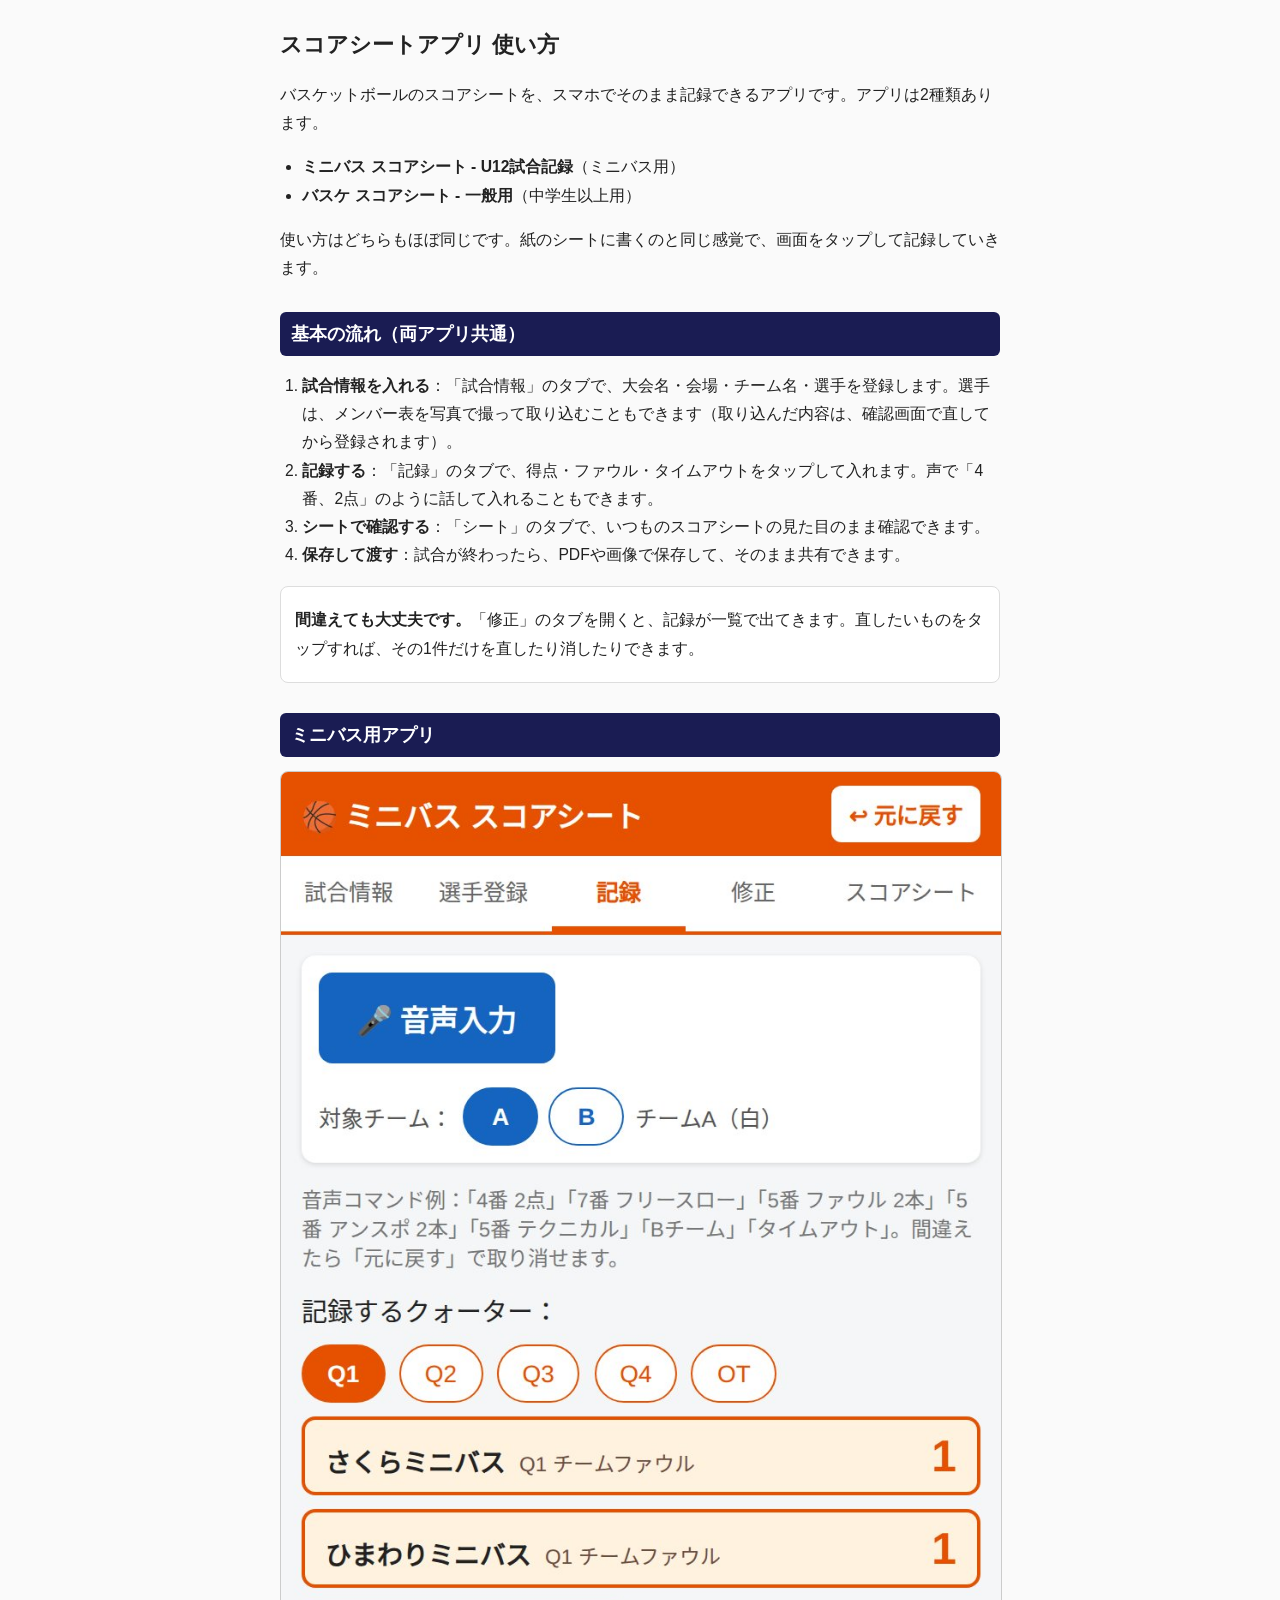
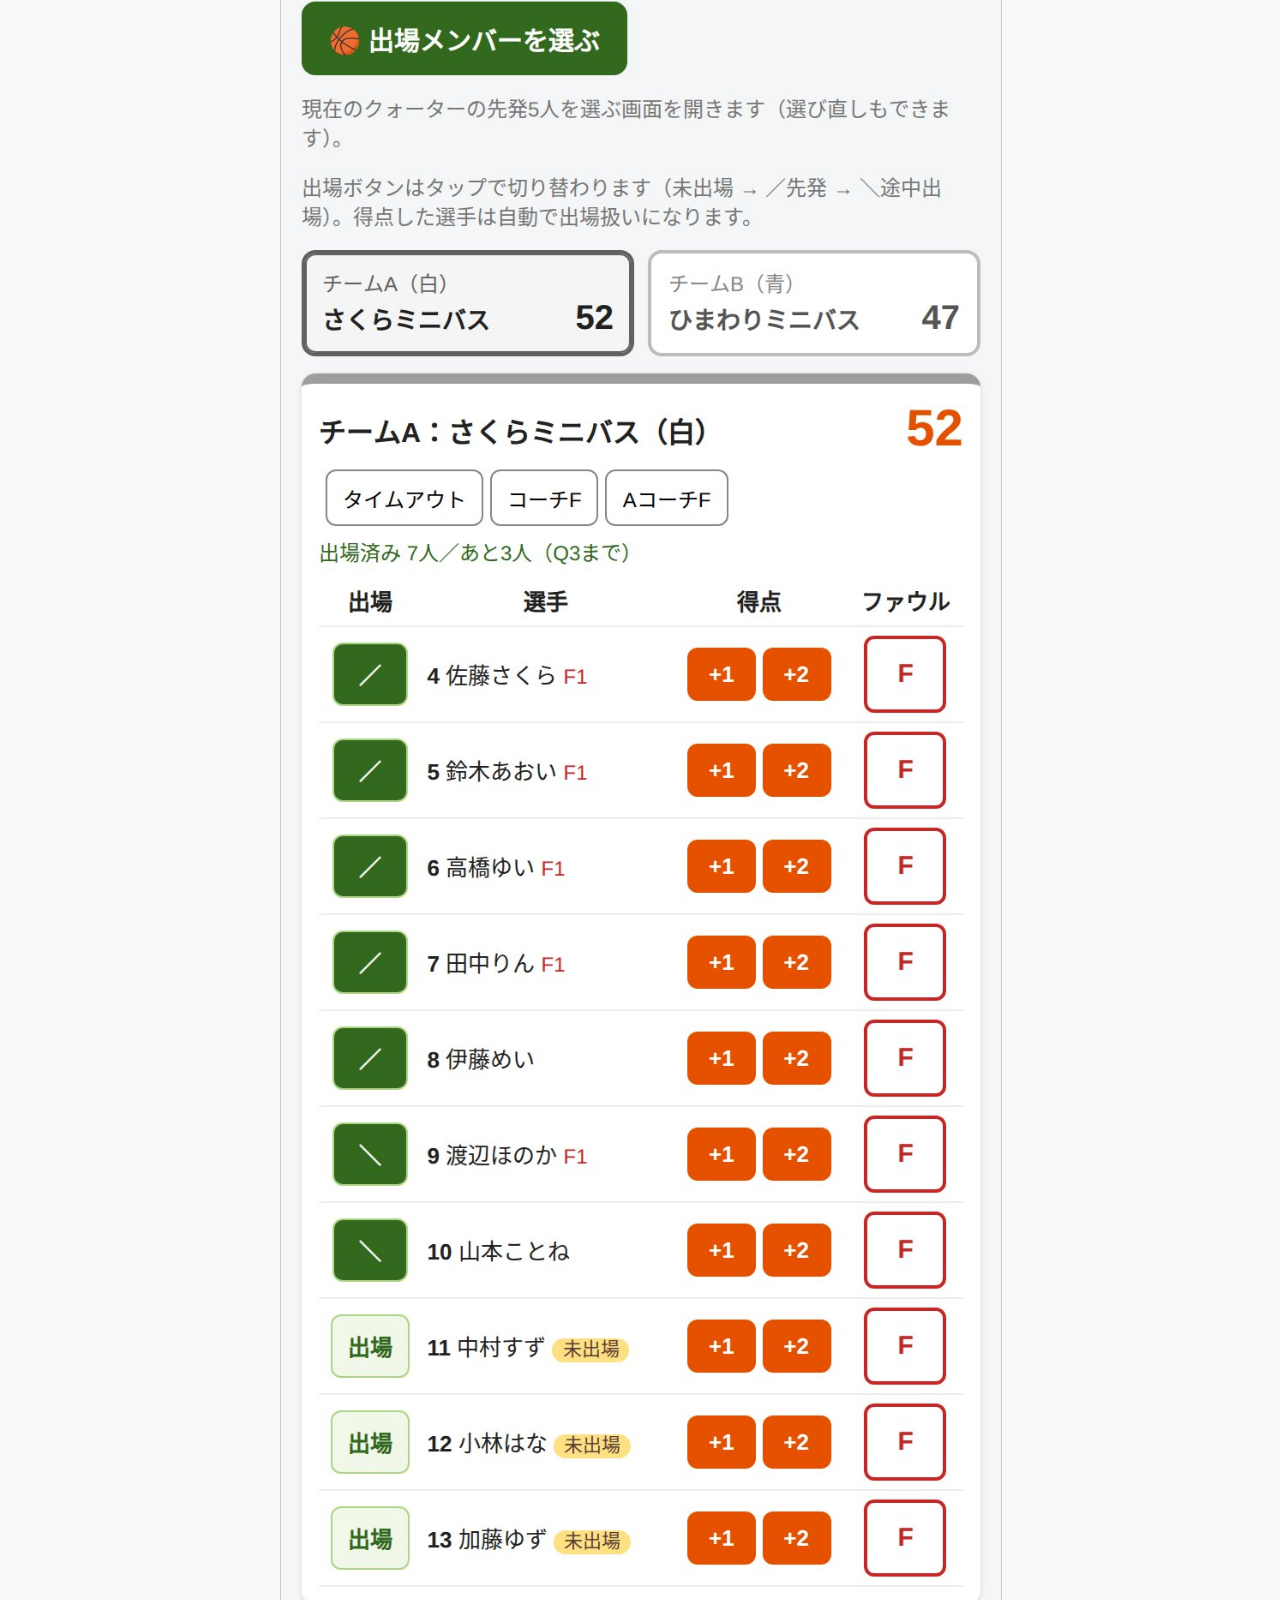
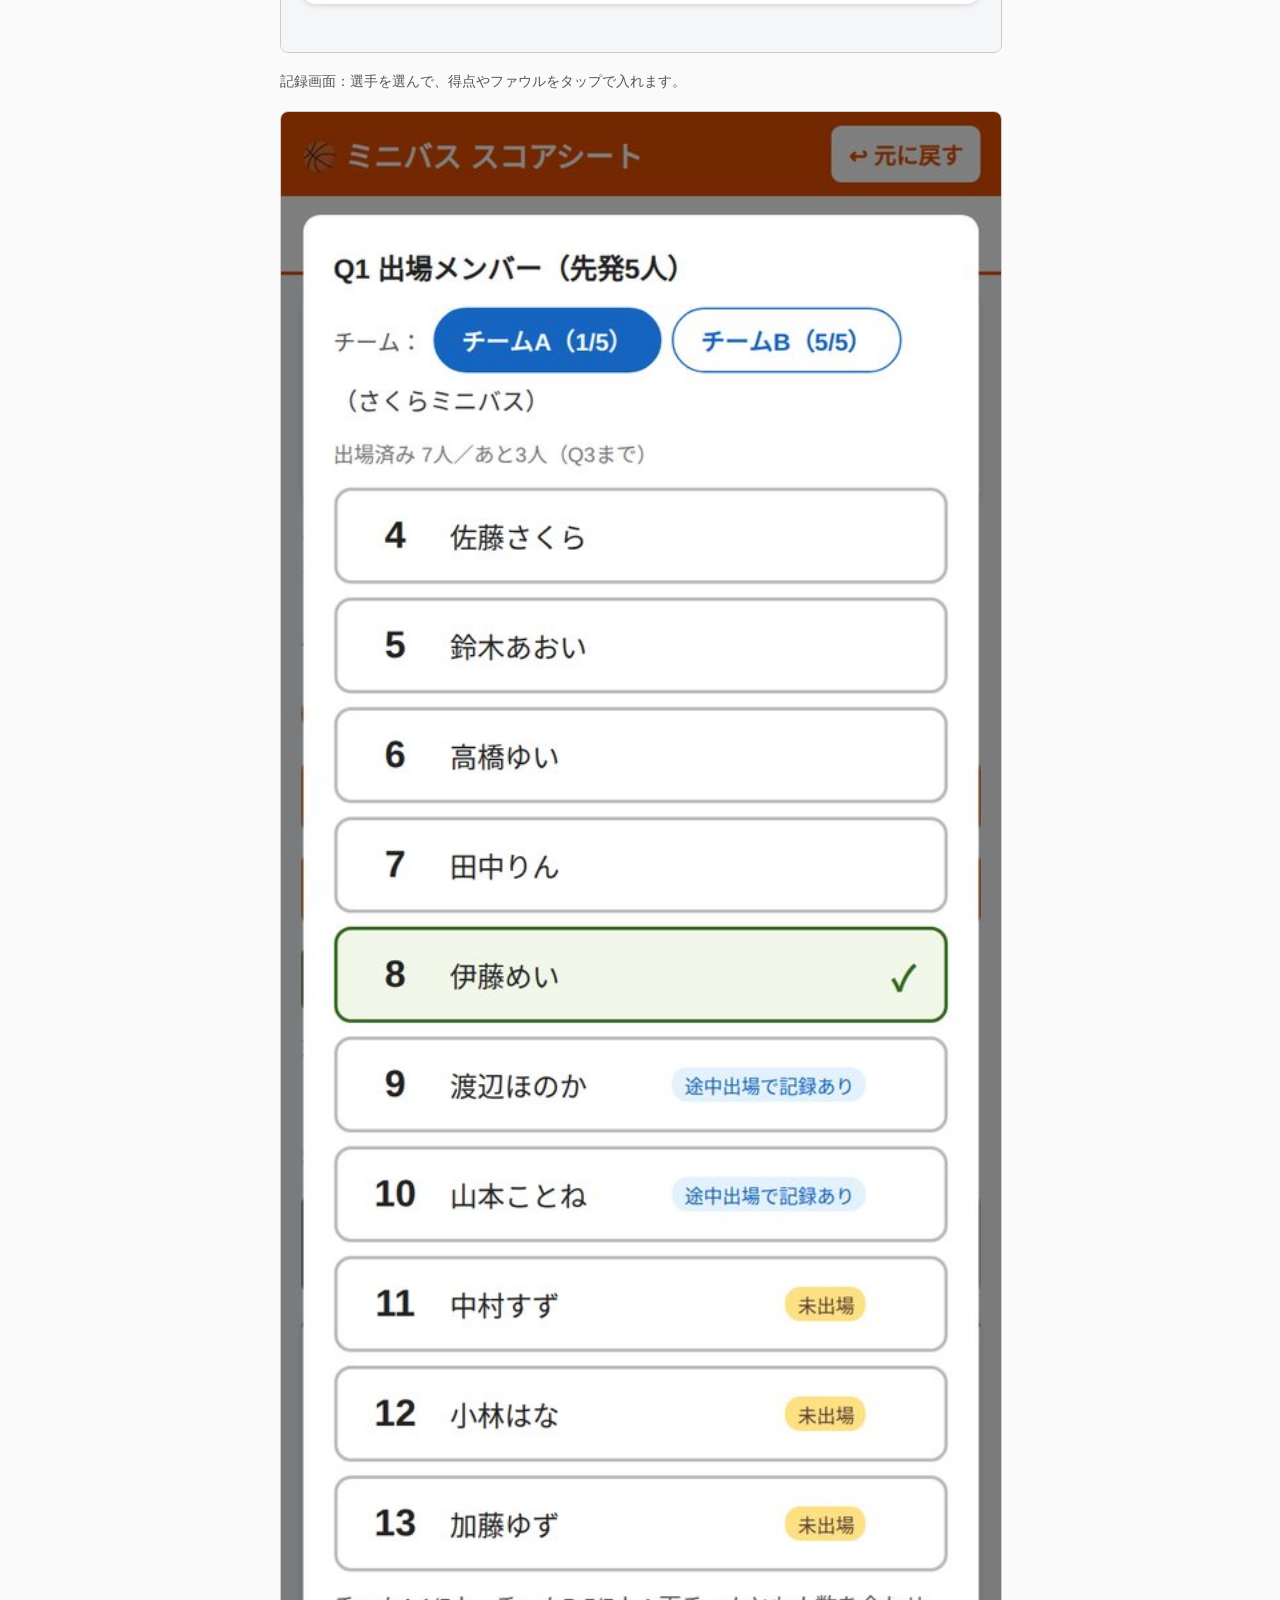
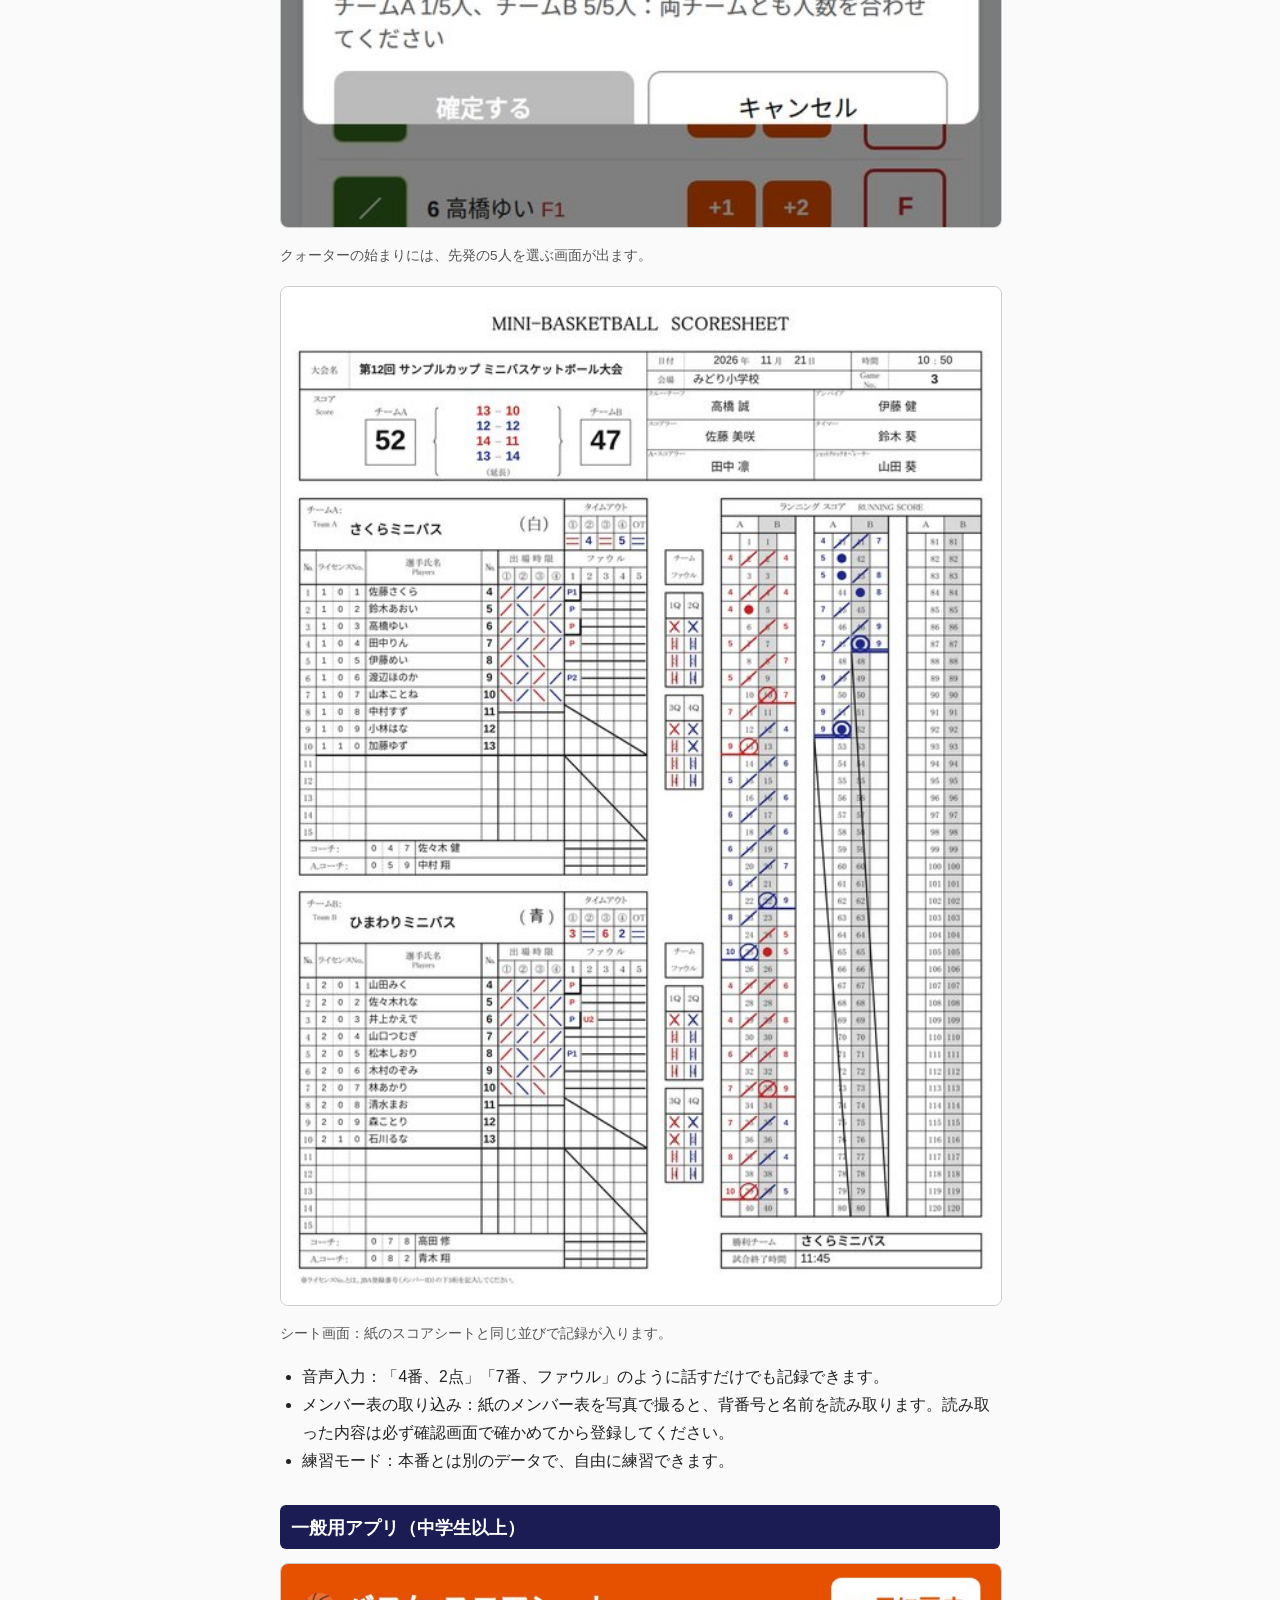
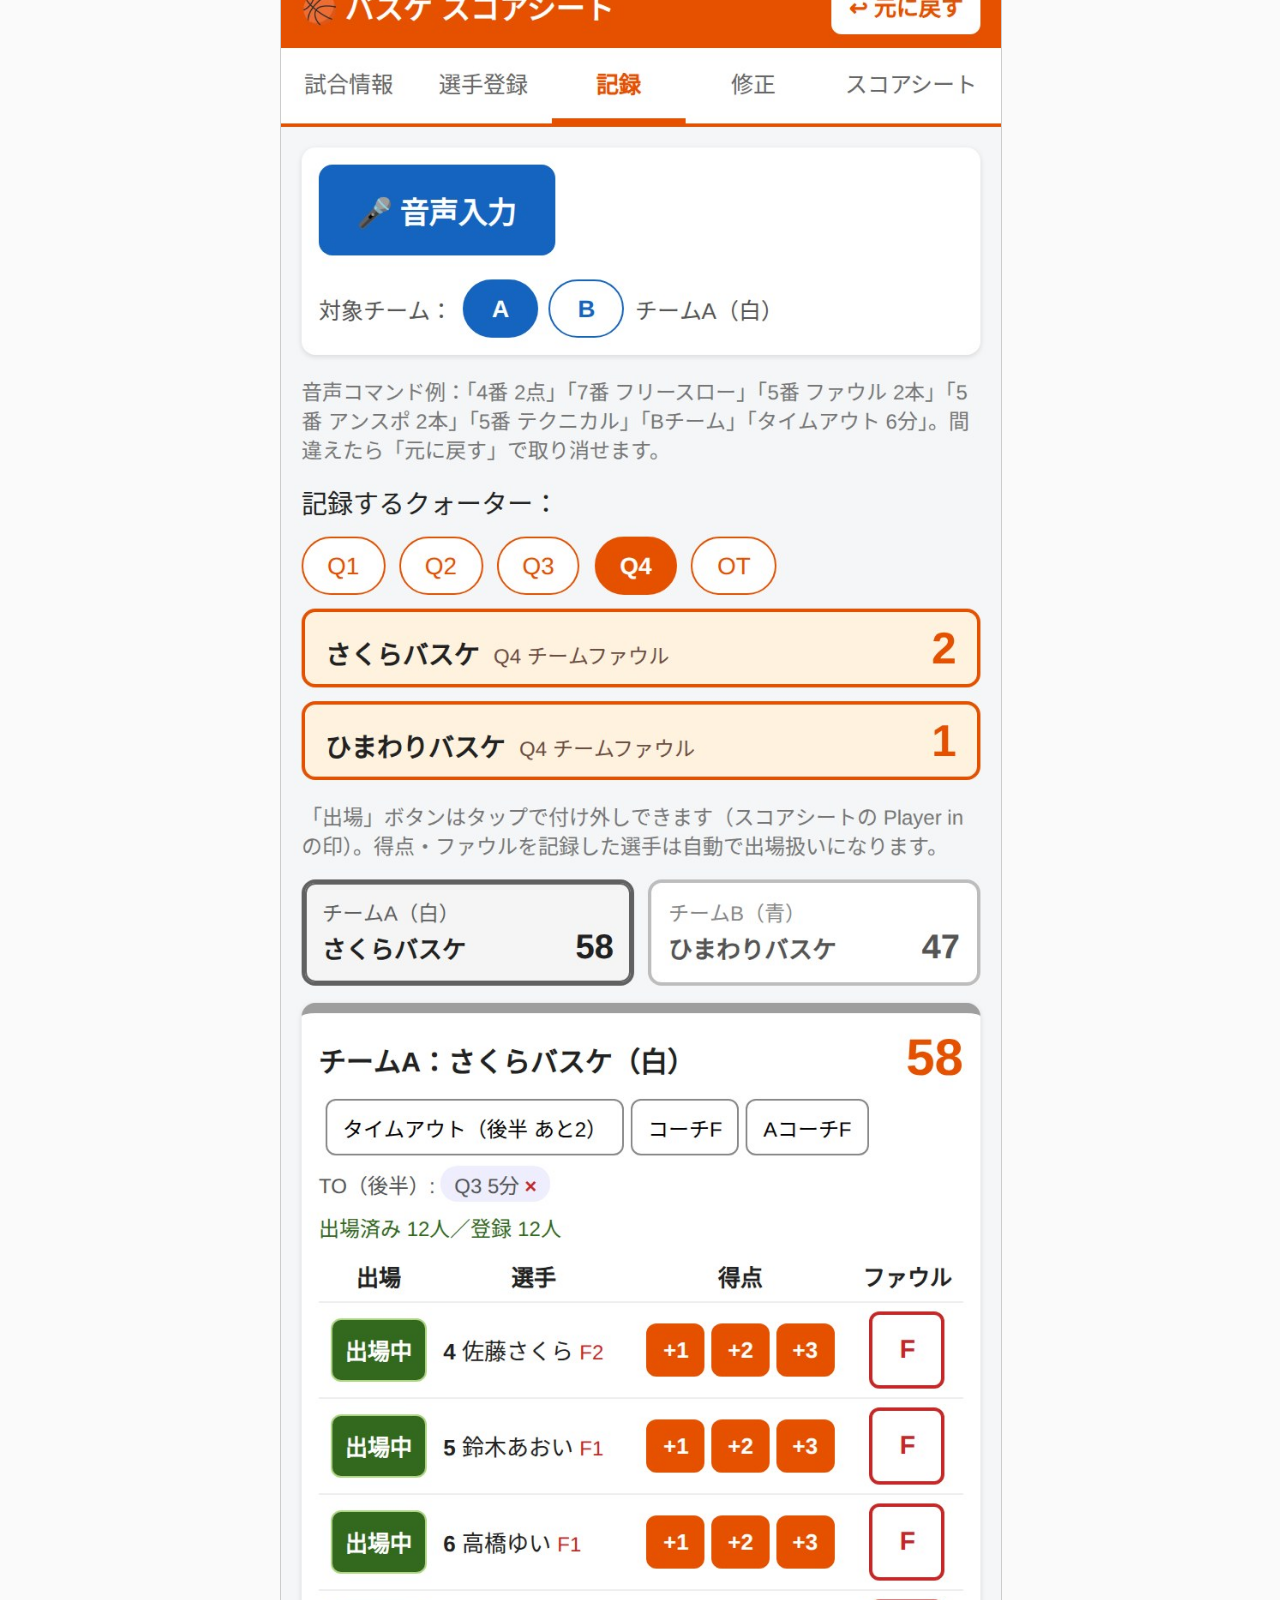
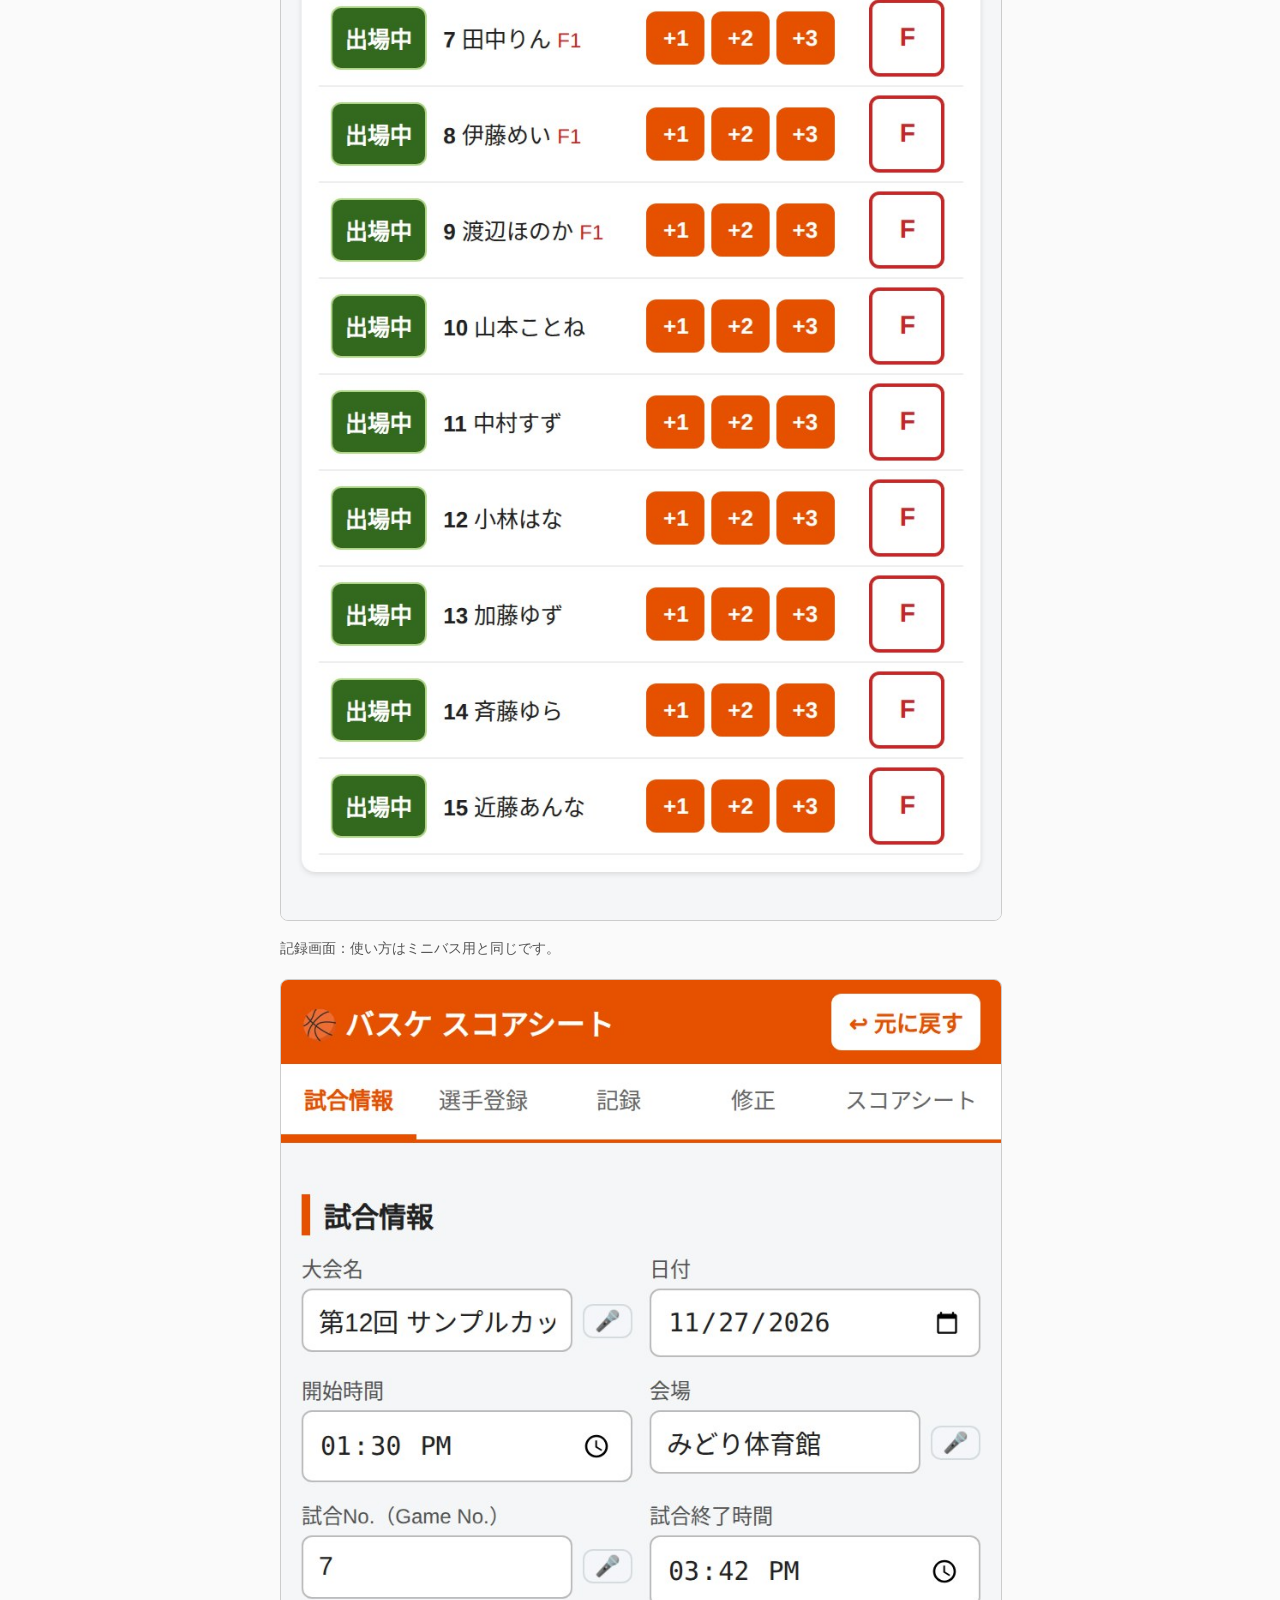
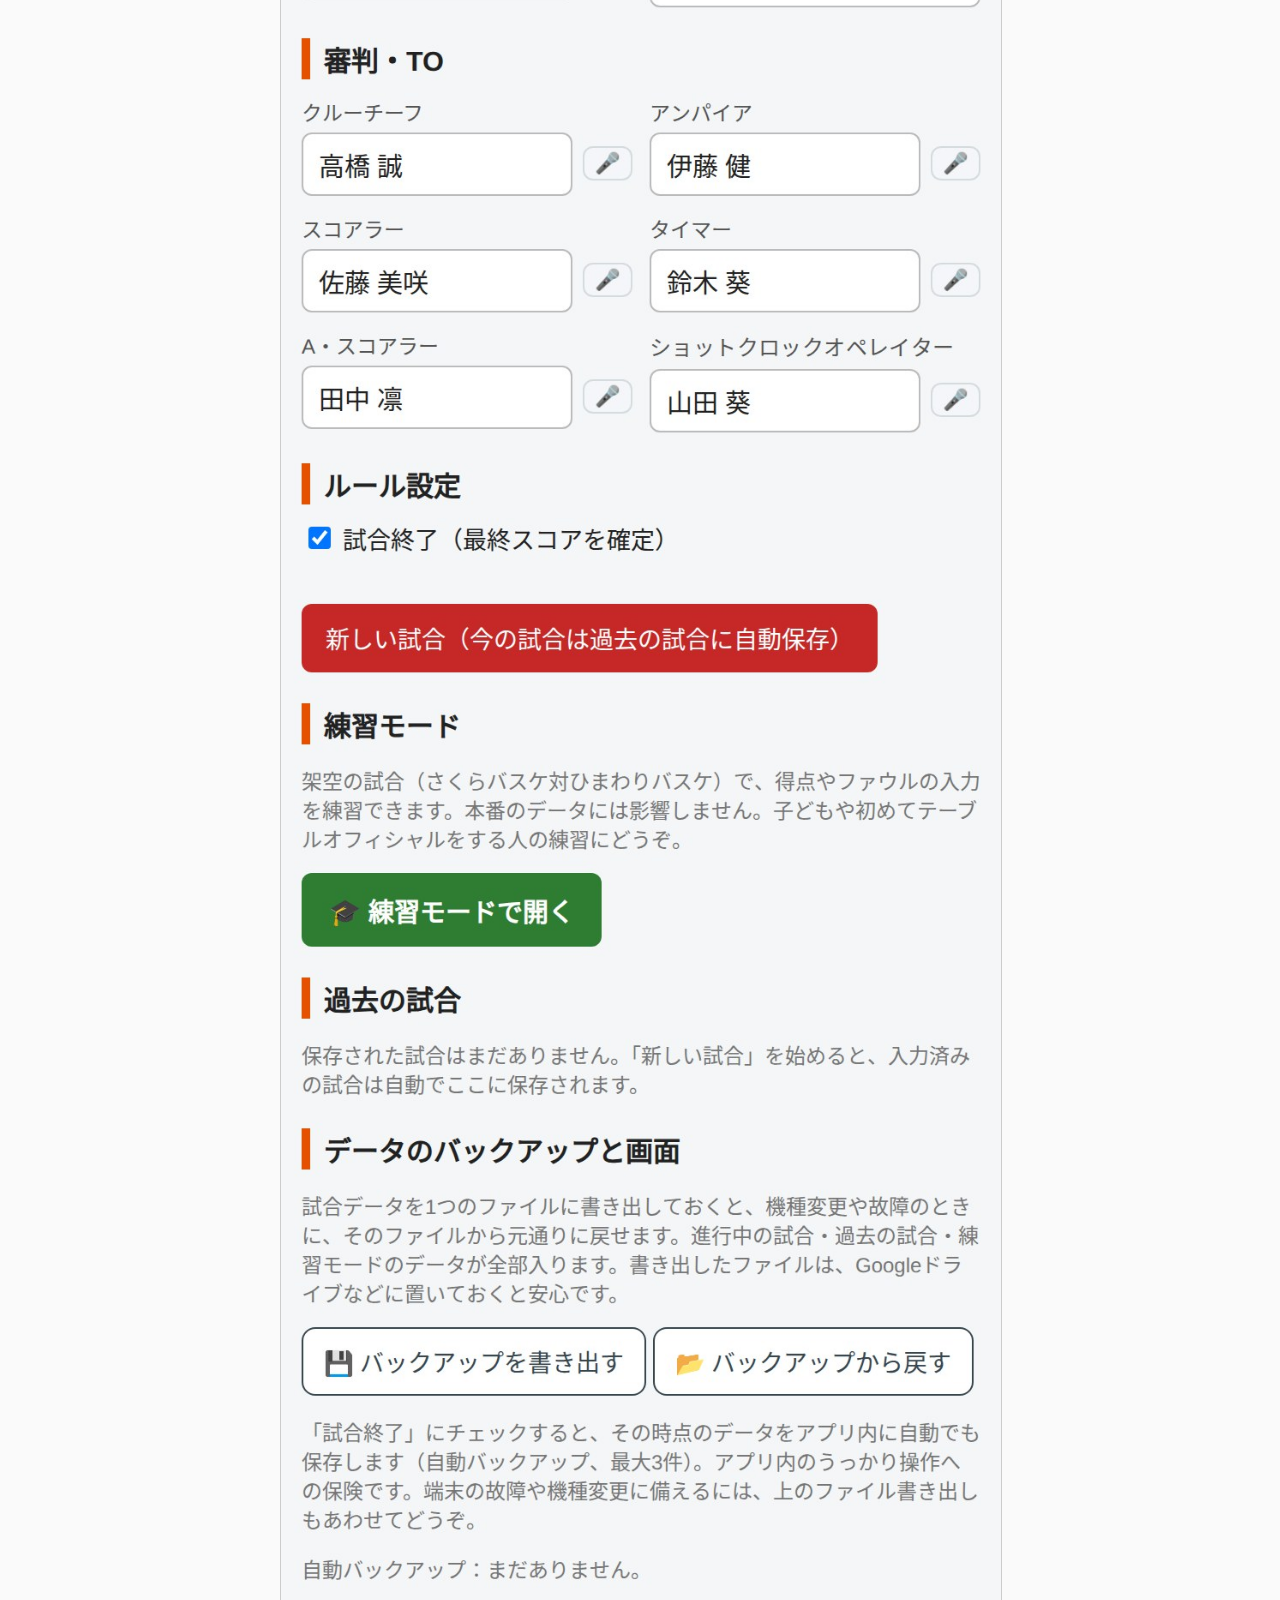
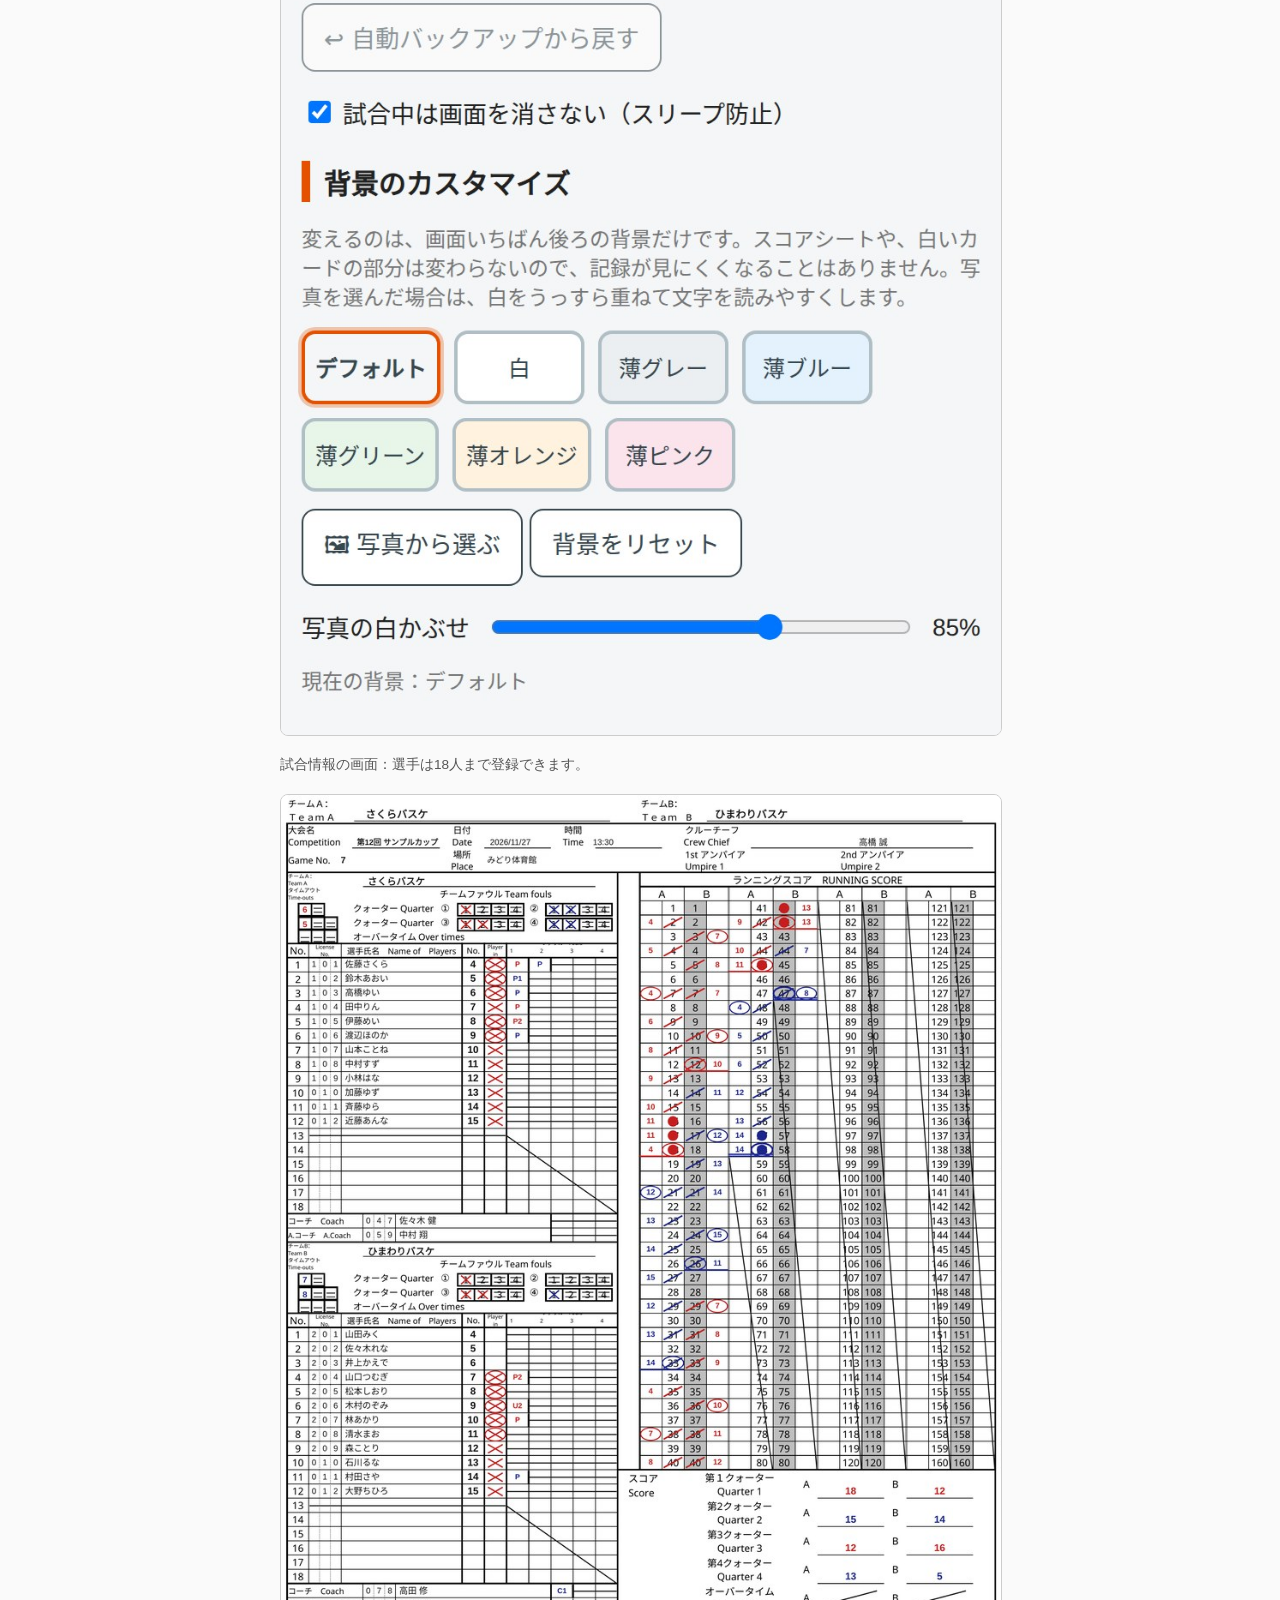
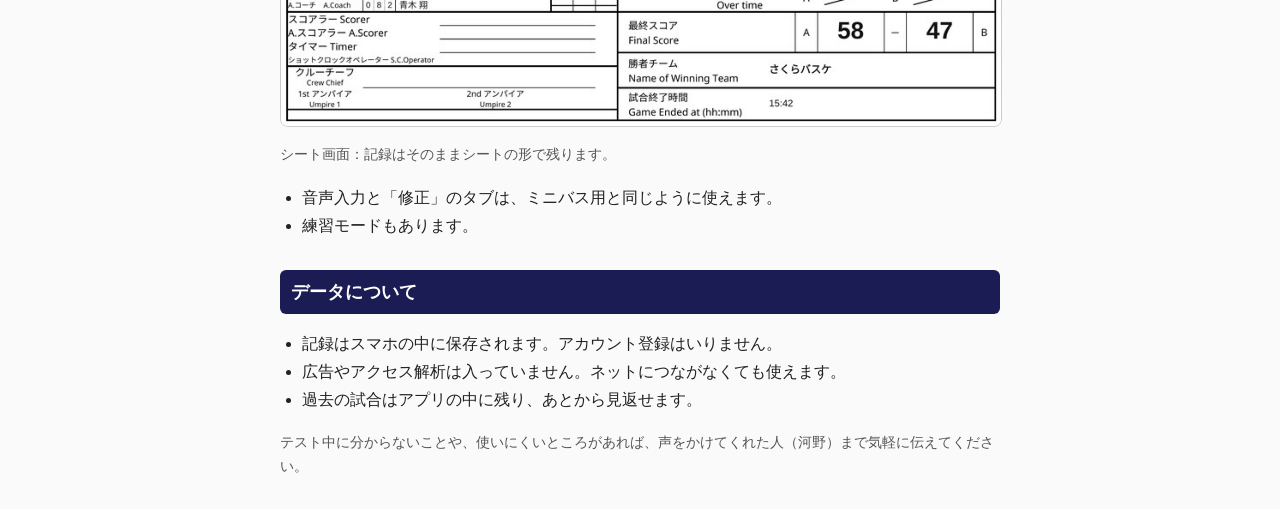
==== docs/help.html @ 7a843278 "使い方ページをdocsへ配置" ====
<!DOCTYPE html>
<html lang="ja">
<head>
<meta charset="utf-8">
<meta name="viewport" content="width=device-width, initial-scale=1">
<title>スコアシートアプリ 使い方</title>
<style>
  body { font-family: sans-serif; margin: 0; padding: 16px; line-height: 1.8; color: #222; background: #fafafa; }
  main { max-width: 720px; margin: 0 auto; }
  h1 { font-size: 1.4em; margin: 0.4em 0 0.2em; }
  h2 { font-size: 1.15em; margin: 1.6em 0 0.4em; padding: 0.3em 0.6em; background: #1a1c53; color: #fff; border-radius: 6px; }
  h3 { font-size: 1.05em; margin: 1.2em 0 0.3em; }
  p, li { font-size: 0.98em; }
  img.shot { width: 100%; height: auto; border: 1px solid #ccc; border-radius: 8px; margin: 0.4em 0; }
  .cap { font-size: 0.85em; color: #555; margin: 0 0 0.8em; }
  .box { background: #fff; border: 1px solid #ddd; border-radius: 8px; padding: 4px 14px; margin: 0.8em 0; }
  ol, ul { padding-left: 1.4em; }
  .small { font-size: 0.85em; color: #555; }
</style>
</head>
<body>
<main>
<h1>スコアシートアプリ 使い方</h1>
<p>バスケットボールのスコアシートを、スマホでそのまま記録できるアプリです。アプリは2種類あります。</p>
<ul>
  <li><strong>ミニバス スコアシート - U12試合記録</strong>（ミニバス用）</li>
  <li><strong>バスケ スコアシート - 一般用</strong>（中学生以上用）</li>
</ul>
<p>使い方はどちらもほぼ同じです。紙のシートに書くのと同じ感覚で、画面をタップして記録していきます。</p>

<h2>基本の流れ（両アプリ共通）</h2>
<ol>
  <li><strong>試合情報を入れる</strong>：「試合情報」のタブで、大会名・会場・チーム名・選手を登録します。選手は、メンバー表を写真で撮って取り込むこともできます（取り込んだ内容は、確認画面で直してから登録されます）。</li>
  <li><strong>記録する</strong>：「記録」のタブで、得点・ファウル・タイムアウトをタップして入れます。声で「4番、2点」のように話して入れることもできます。</li>
  <li><strong>シートで確認する</strong>：「シート」のタブで、いつものスコアシートの見た目のまま確認できます。</li>
  <li><strong>保存して渡す</strong>：試合が終わったら、PDFや画像で保存して、そのまま共有できます。</li>
</ol>
<div class="box">
<p><strong>間違えても大丈夫です。</strong>「修正」のタブを開くと、記録が一覧で出てきます。直したいものをタップすれば、その1件だけを直したり消したりできます。</p>
</div>

<h2>ミニバス用アプリ</h2>
<img class="shot" src="images/help/mini-record.jpg" alt="ミニバス用アプリの記録画面">
<p class="cap">記録画面：選手を選んで、得点やファウルをタップで入れます。</p>
<img class="shot" src="images/help/mini-lineup.jpg" alt="ミニバス用アプリの先発選択画面">
<p class="cap">クォーターの始まりには、先発の5人を選ぶ画面が出ます。</p>
<img class="shot" src="images/help/mini-sheet.jpg" alt="ミニバス用アプリのシート画面">
<p class="cap">シート画面：紙のスコアシートと同じ並びで記録が入ります。</p>
<ul>
  <li>音声入力：「4番、2点」「7番、ファウル」のように話すだけでも記録できます。</li>
  <li>メンバー表の取り込み：紙のメンバー表を写真で撮ると、背番号と名前を読み取ります。読み取った内容は必ず確認画面で確かめてから登録してください。</li>
  <li>練習モード：本番とは別のデータで、自由に練習できます。</li>
</ul>

<h2>一般用アプリ（中学生以上）</h2>
<img class="shot" src="images/help/general-record.jpg" alt="一般用アプリの記録画面">
<p class="cap">記録画面：使い方はミニバス用と同じです。</p>
<img class="shot" src="images/help/general-info.jpg" alt="一般用アプリの試合情報画面">
<p class="cap">試合情報の画面：選手は18人まで登録できます。</p>
<img class="shot" src="images/help/general-sheet.jpg" alt="一般用アプリのシート画面">
<p class="cap">シート画面：記録はそのままシートの形で残ります。</p>
<ul>
  <li>音声入力と「修正」のタブは、ミニバス用と同じように使えます。</li>
  <li>練習モードもあります。</li>
</ul>

<h2>データについて</h2>
<ul>
  <li>記録はスマホの中に保存されます。アカウント登録はいりません。</li>
  <li>広告やアクセス解析は入っていません。ネットにつながなくても使えます。</li>
  <li>過去の試合はアプリの中に残り、あとから見返せます。</li>
</ul>

<p class="small">テスト中に分からないことや、使いにくいところがあれば、声をかけてくれた人（河野）まで気軽に伝えてください。</p>
</main>
</body>
</html>
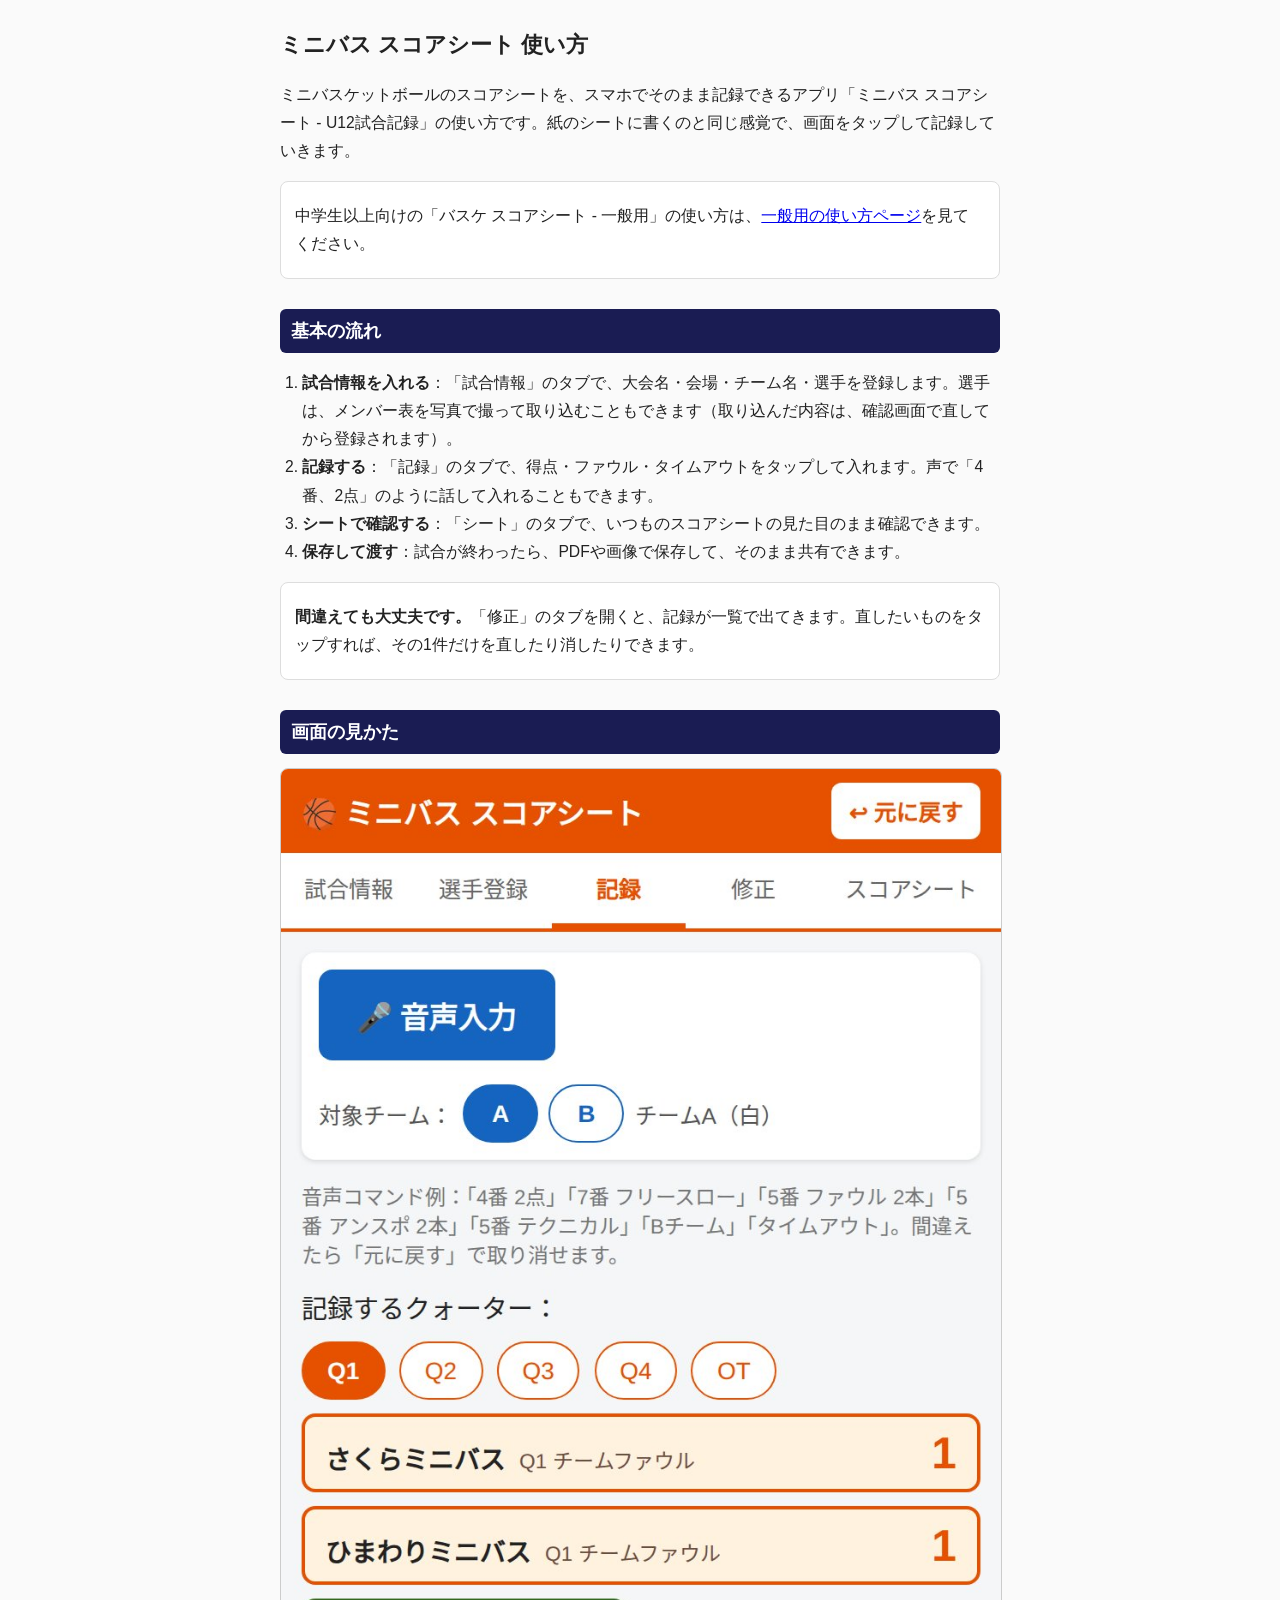
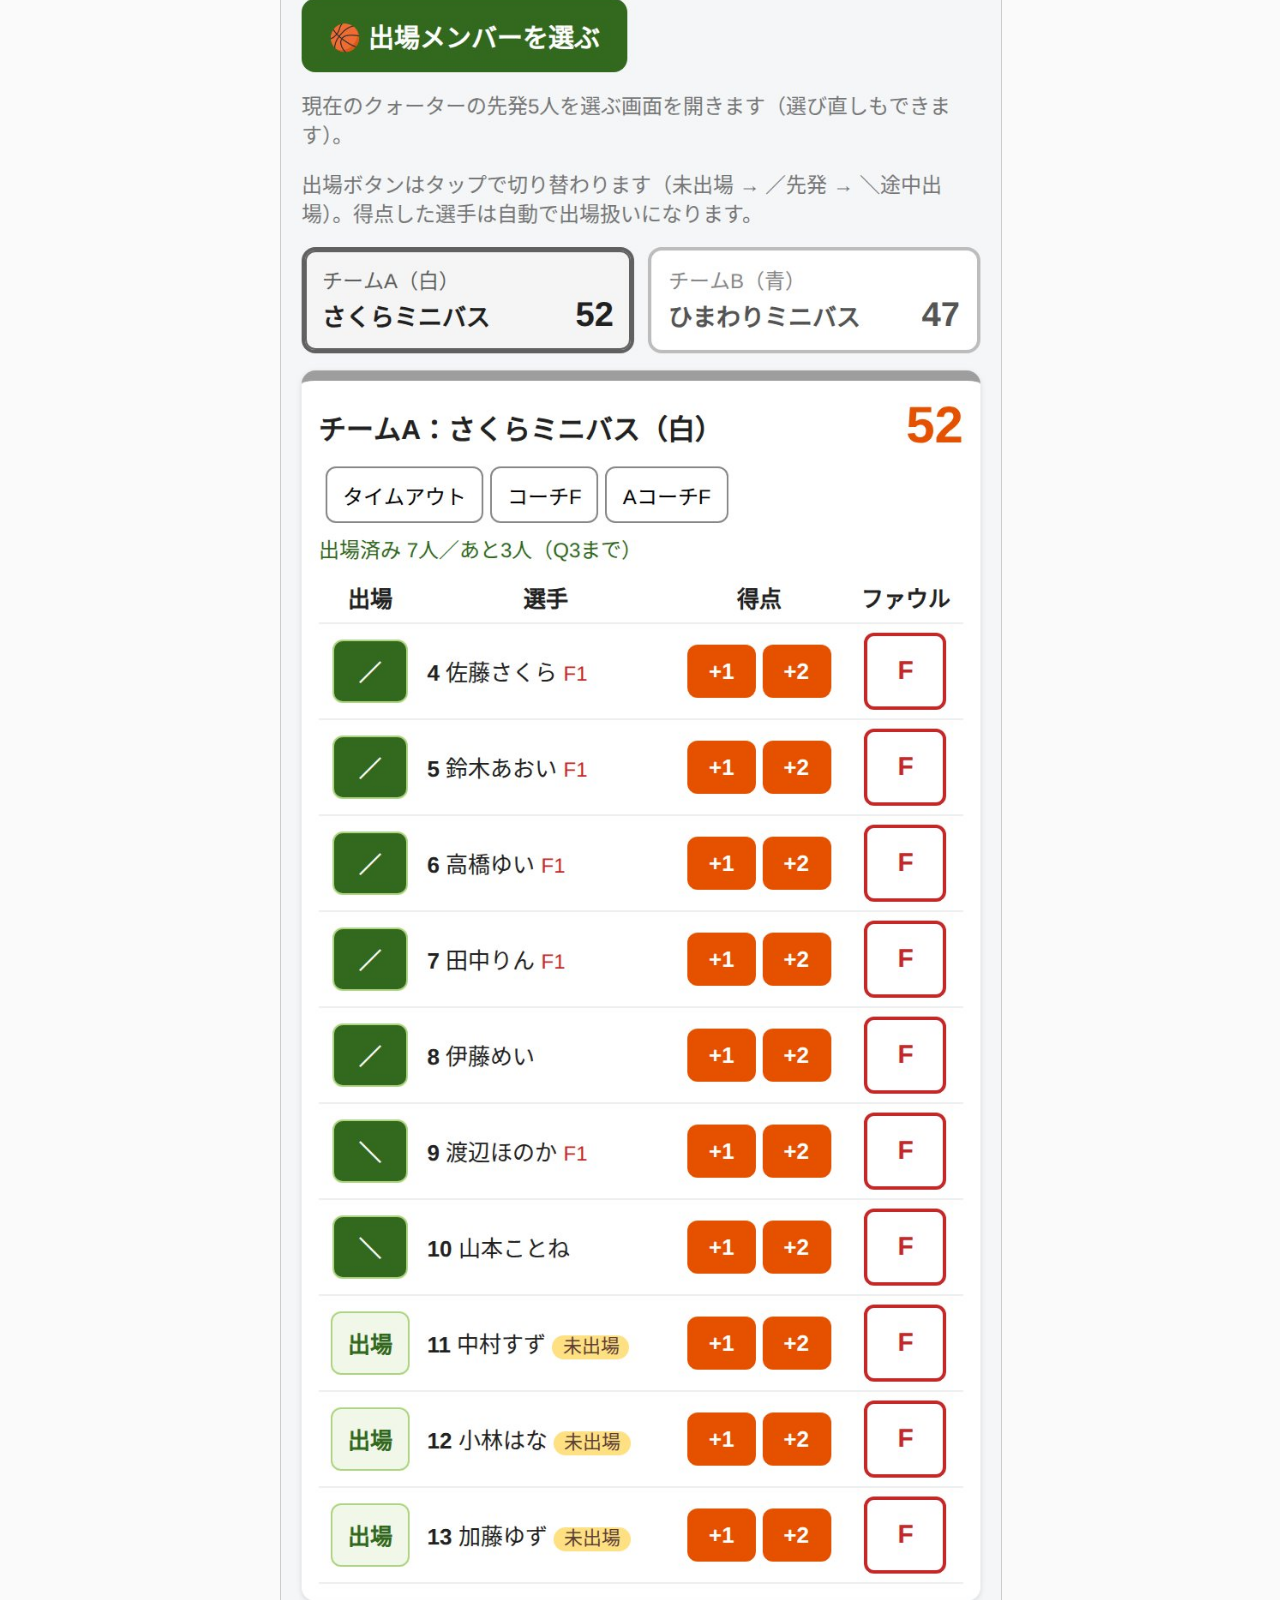
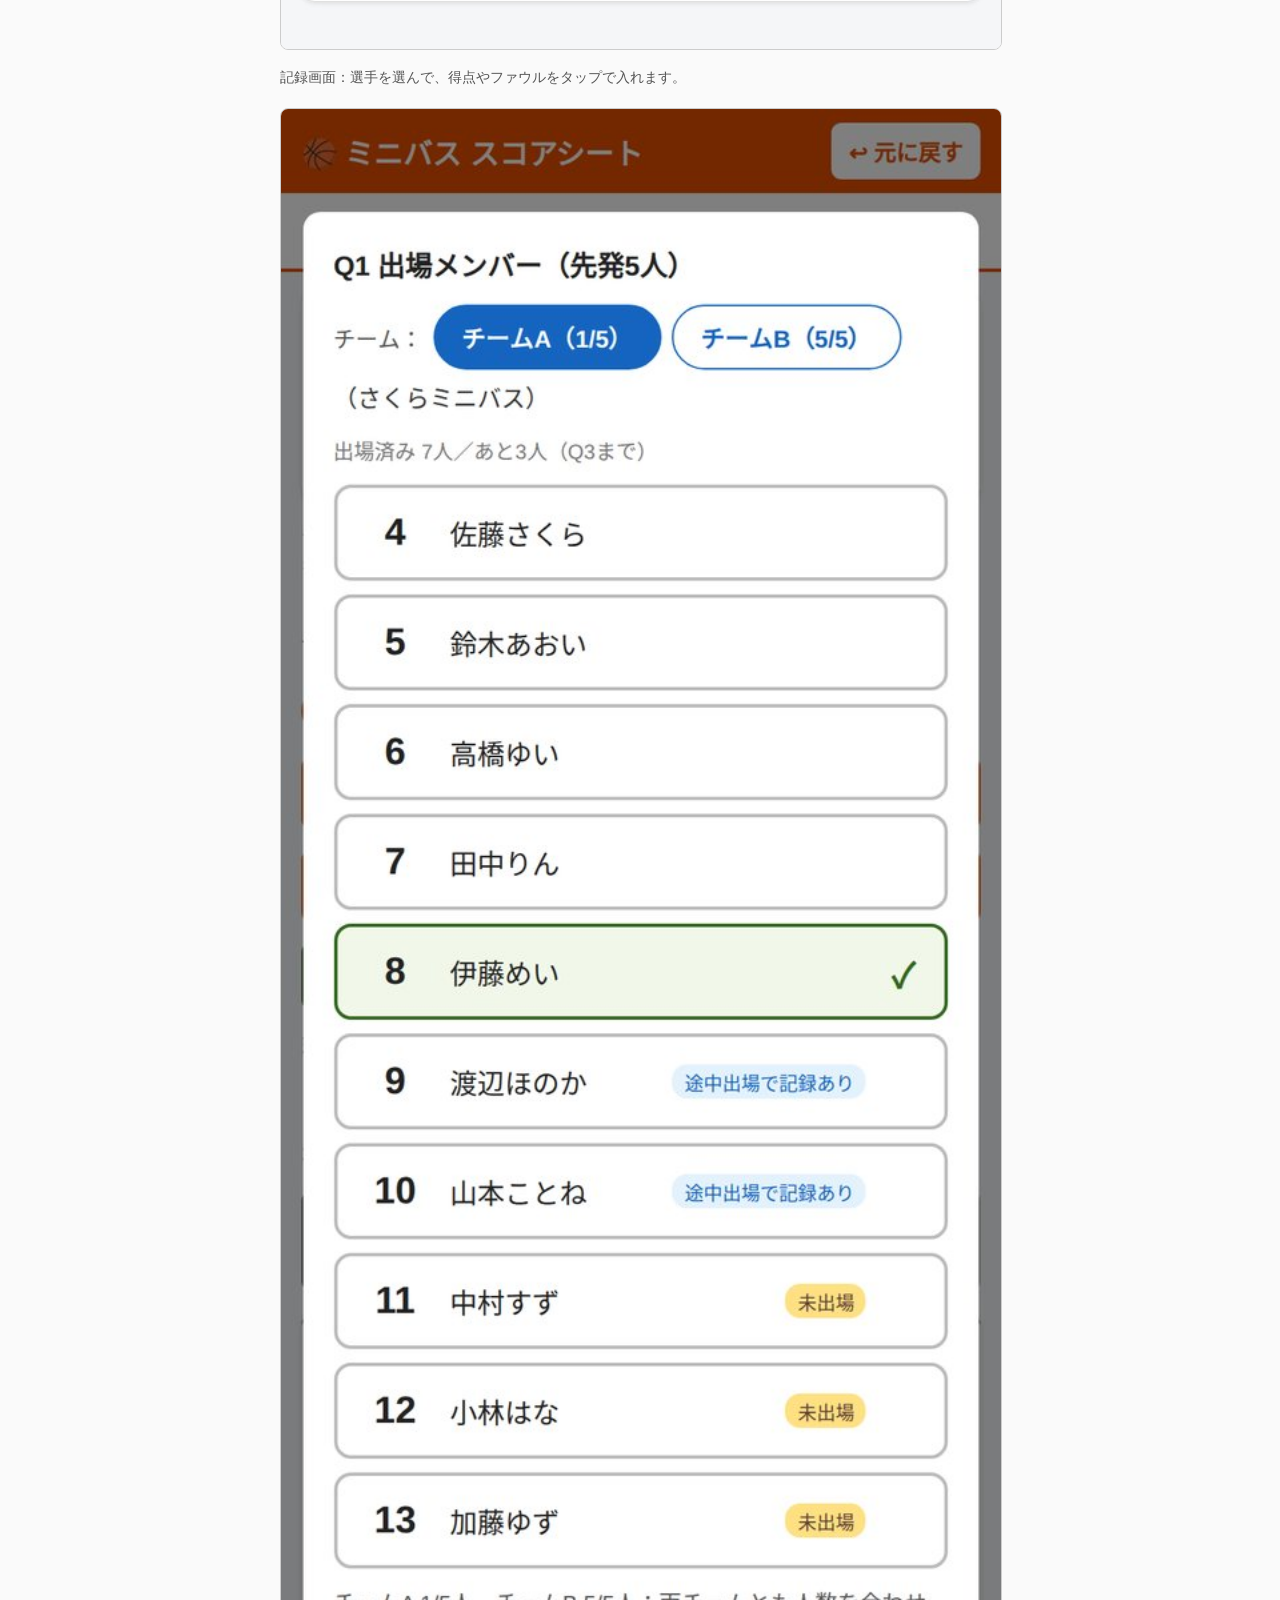
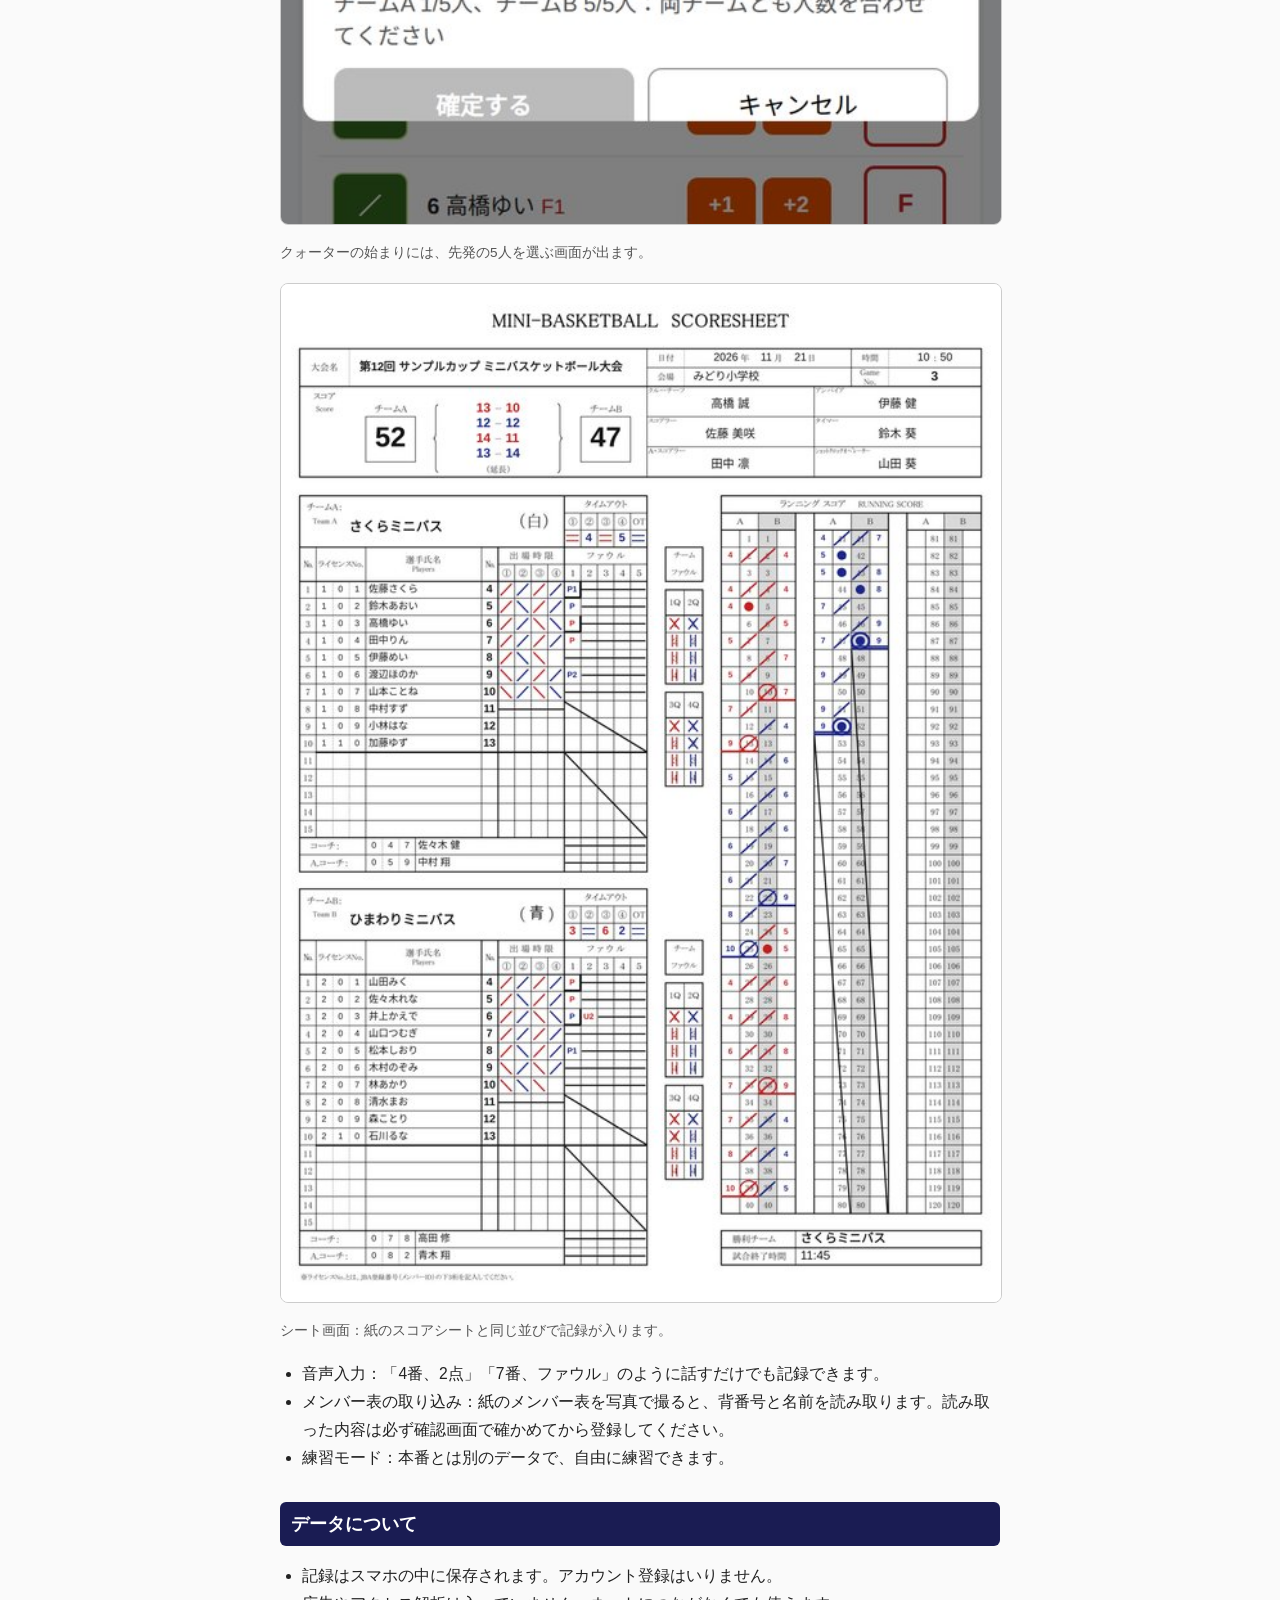
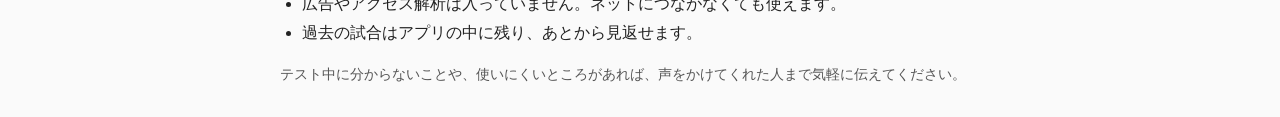
==== commit bdc4e234: "使い方ページをミニバス用に分割" ====
--- a/docs/help.html
+++ b/docs/help.html
@@ -3,7 +3,7 @@
 <head>
 <meta charset="utf-8">
 <meta name="viewport" content="width=device-width, initial-scale=1">
-<title>スコアシートアプリ 使い方</title>
+<title>ミニバス スコアシート 使い方</title>
 <style>
   body { font-family: sans-serif; margin: 0; padding: 16px; line-height: 1.8; color: #222; background: #fafafa; }
   main { max-width: 720px; margin: 0 auto; }
@@ -20,15 +20,13 @@
 </head>
 <body>
 <main>
-<h1>スコアシートアプリ 使い方</h1>
-<p>バスケットボールのスコアシートを、スマホでそのまま記録できるアプリです。アプリは2種類あります。</p>
-<ul>
-  <li><strong>ミニバス スコアシート - U12試合記録</strong>（ミニバス用）</li>
-  <li><strong>バスケ スコアシート - 一般用</strong>（中学生以上用）</li>
-</ul>
-<p>使い方はどちらもほぼ同じです。紙のシートに書くのと同じ感覚で、画面をタップして記録していきます。</p>
+<h1>ミニバス スコアシート 使い方</h1>
+<p>ミニバスケットボールのスコアシートを、スマホでそのまま記録できるアプリ「ミニバス スコアシート - U12試合記録」の使い方です。紙のシートに書くのと同じ感覚で、画面をタップして記録していきます。</p>
+<div class="box">
+<p>中学生以上向けの「バスケ スコアシート - 一般用」の使い方は、<a href="https://k3286.github.io/basketball-scoresheet/help.html">一般用の使い方ページ</a>を見てください。</p>
+</div>
 
-<h2>基本の流れ（両アプリ共通）</h2>
+<h2>基本の流れ</h2>
 <ol>
   <li><strong>試合情報を入れる</strong>：「試合情報」のタブで、大会名・会場・チーム名・選手を登録します。選手は、メンバー表を写真で撮って取り込むこともできます（取り込んだ内容は、確認画面で直してから登録されます）。</li>
   <li><strong>記録する</strong>：「記録」のタブで、得点・ファウル・タイムアウトをタップして入れます。声で「4番、2点」のように話して入れることもできます。</li>
@@ -39,7 +37,7 @@
 <p><strong>間違えても大丈夫です。</strong>「修正」のタブを開くと、記録が一覧で出てきます。直したいものをタップすれば、その1件だけを直したり消したりできます。</p>
 </div>
 
-<h2>ミニバス用アプリ</h2>
+<h2>画面の見かた</h2>
 <img class="shot" src="images/help/mini-record.jpg" alt="ミニバス用アプリの記録画面">
 <p class="cap">記録画面：選手を選んで、得点やファウルをタップで入れます。</p>
 <img class="shot" src="images/help/mini-lineup.jpg" alt="ミニバス用アプリの先発選択画面">
@@ -52,18 +50,6 @@
   <li>練習モード：本番とは別のデータで、自由に練習できます。</li>
 </ul>
 
-<h2>一般用アプリ（中学生以上）</h2>
-<img class="shot" src="images/help/general-record.jpg" alt="一般用アプリの記録画面">
-<p class="cap">記録画面：使い方はミニバス用と同じです。</p>
-<img class="shot" src="images/help/general-info.jpg" alt="一般用アプリの試合情報画面">
-<p class="cap">試合情報の画面：選手は18人まで登録できます。</p>
-<img class="shot" src="images/help/general-sheet.jpg" alt="一般用アプリのシート画面">
-<p class="cap">シート画面：記録はそのままシートの形で残ります。</p>
-<ul>
-  <li>音声入力と「修正」のタブは、ミニバス用と同じように使えます。</li>
-  <li>練習モードもあります。</li>
-</ul>
-
 <h2>データについて</h2>
 <ul>
   <li>記録はスマホの中に保存されます。アカウント登録はいりません。</li>
@@ -71,7 +57,7 @@
   <li>過去の試合はアプリの中に残り、あとから見返せます。</li>
 </ul>
 
-<p class="small">テスト中に分からないことや、使いにくいところがあれば、声をかけてくれた人（河野）まで気軽に伝えてください。</p>
+<p class="small">テスト中に分からないことや、使いにくいところがあれば、声をかけてくれた人まで気軽に伝えてください。</p>
 </main>
 </body>
 </html>
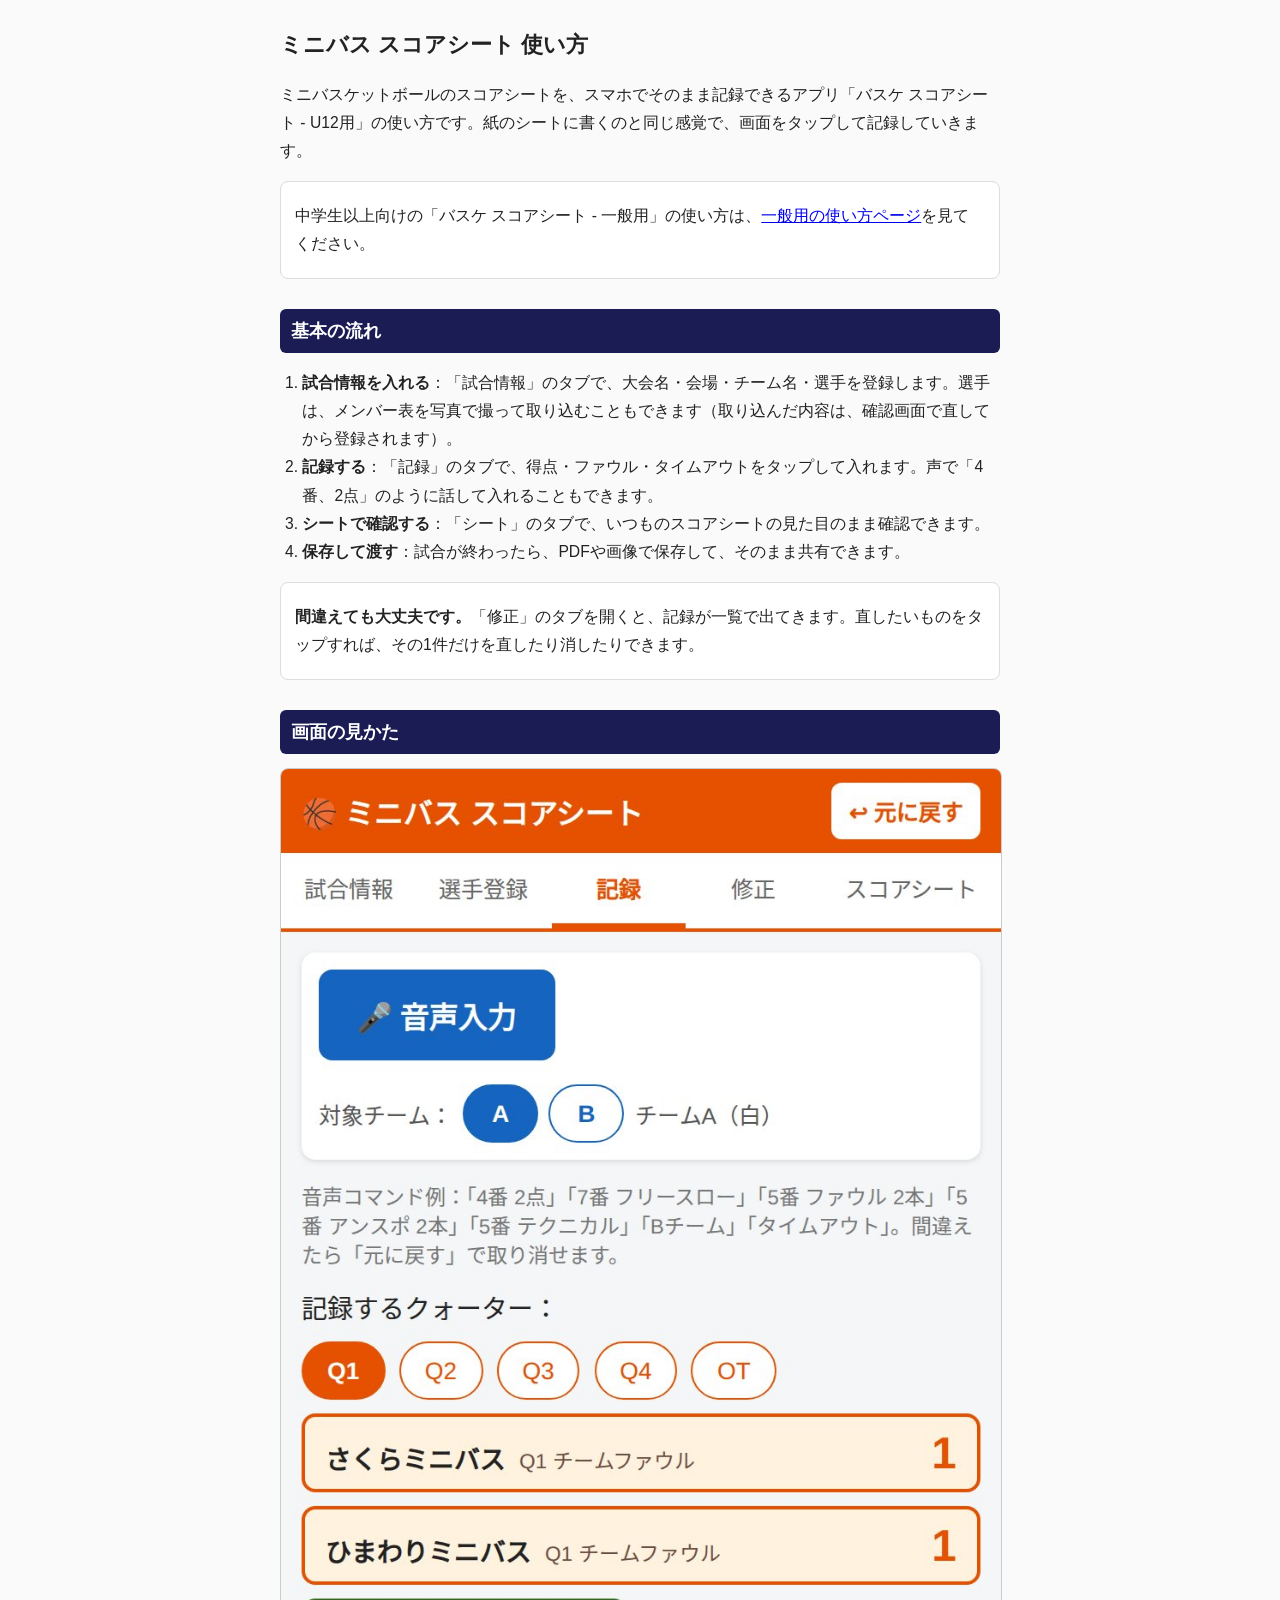
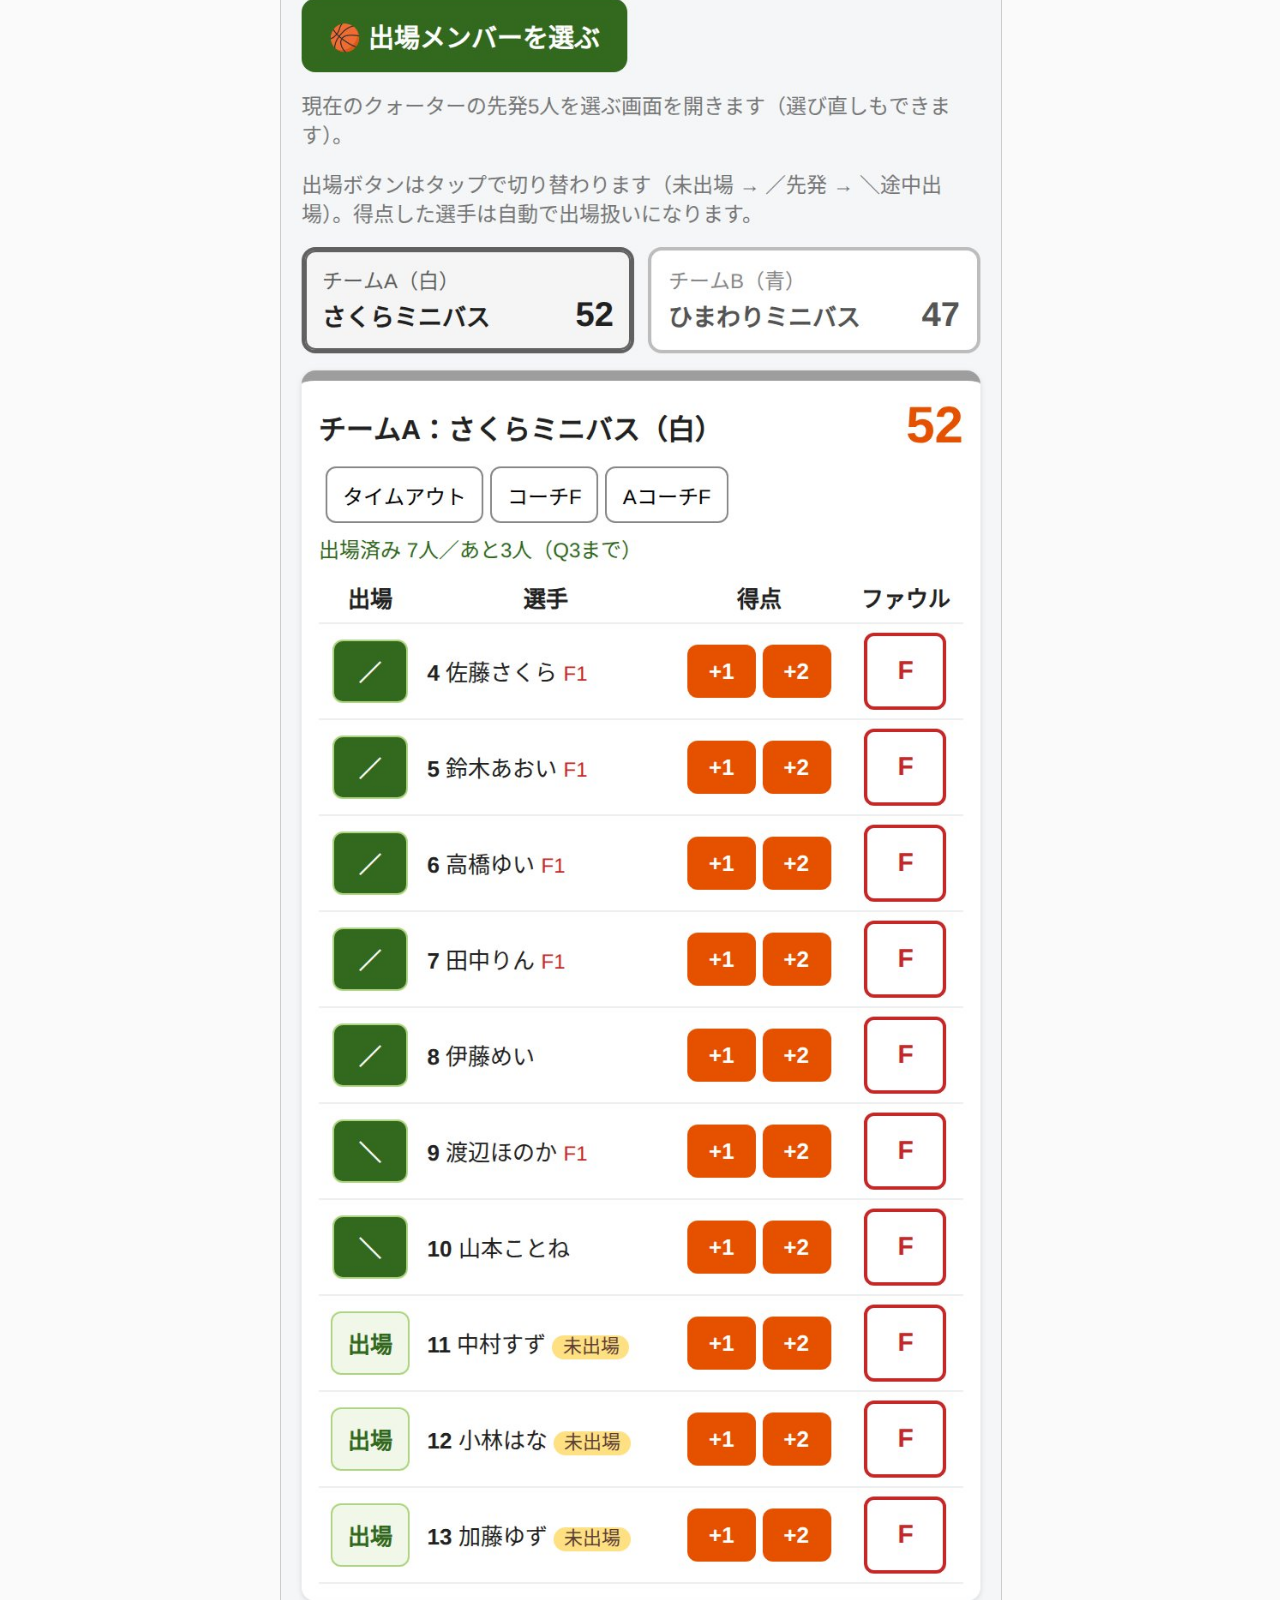
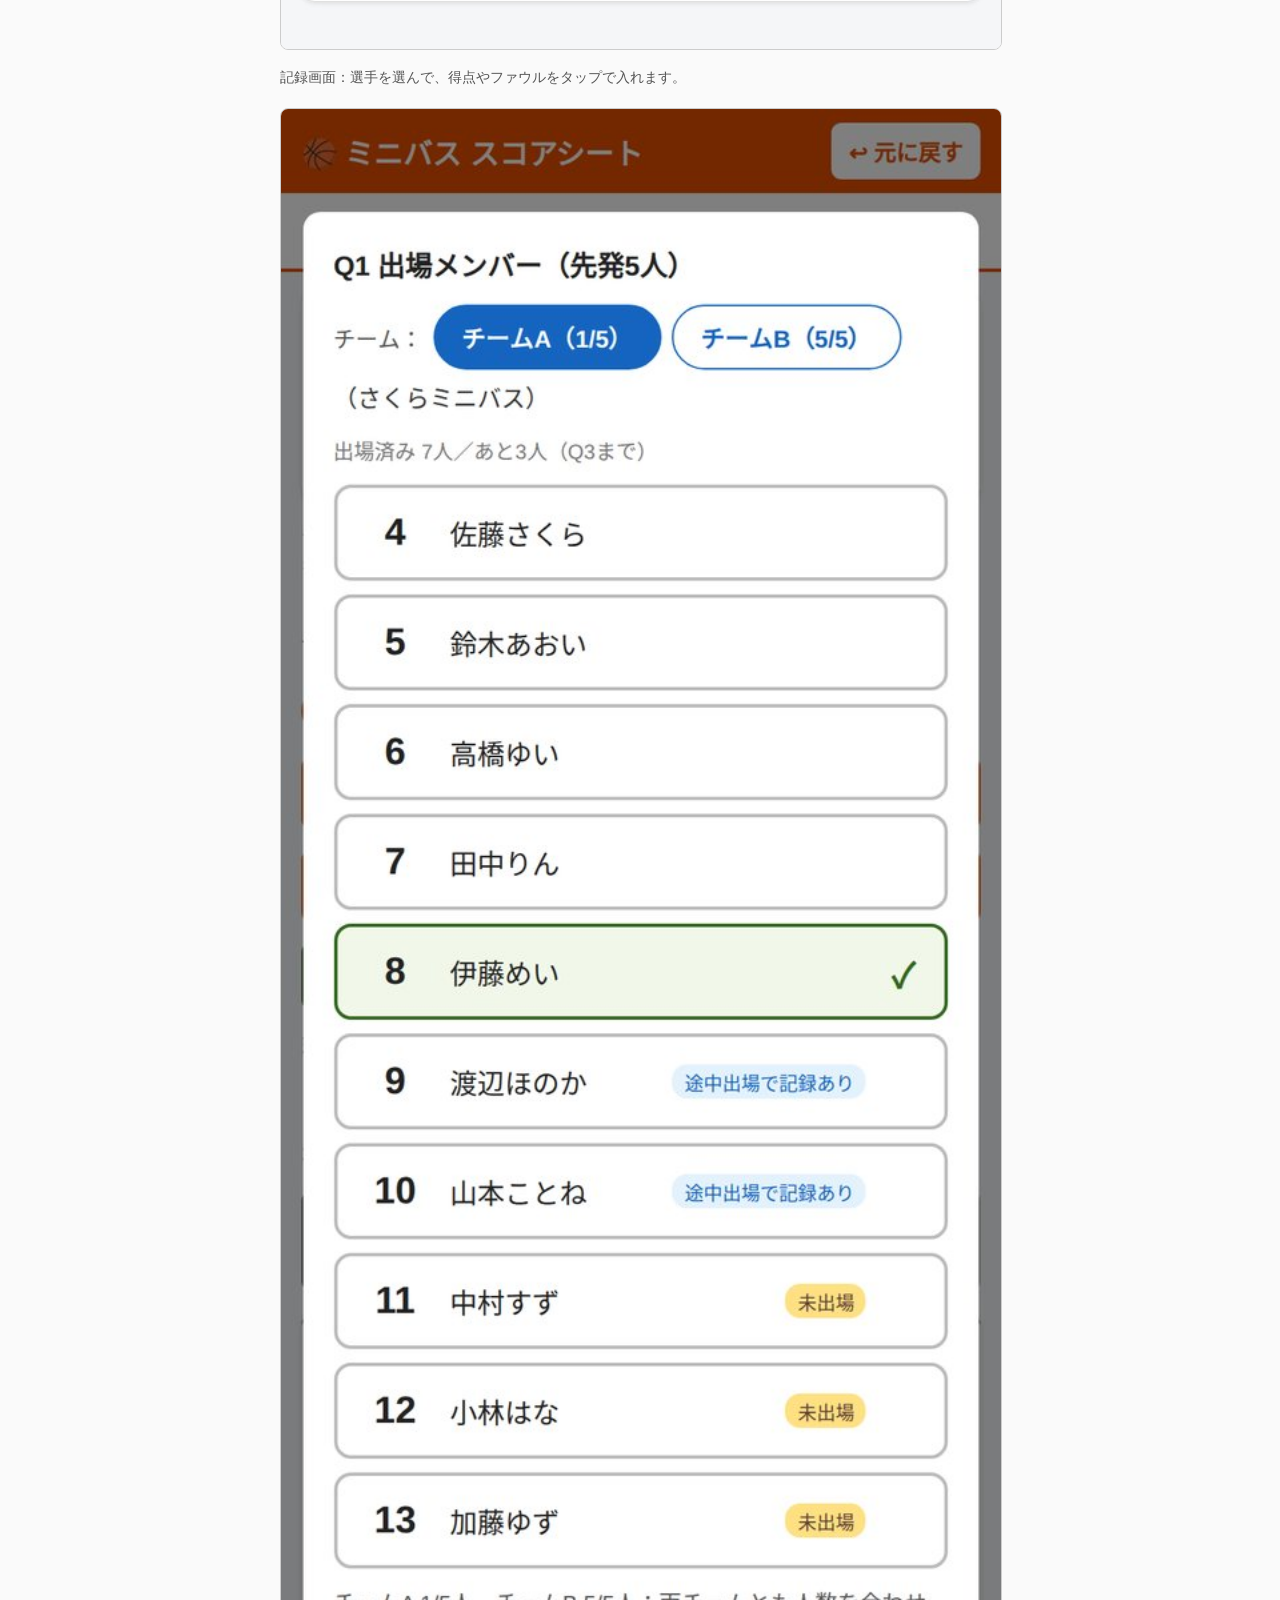
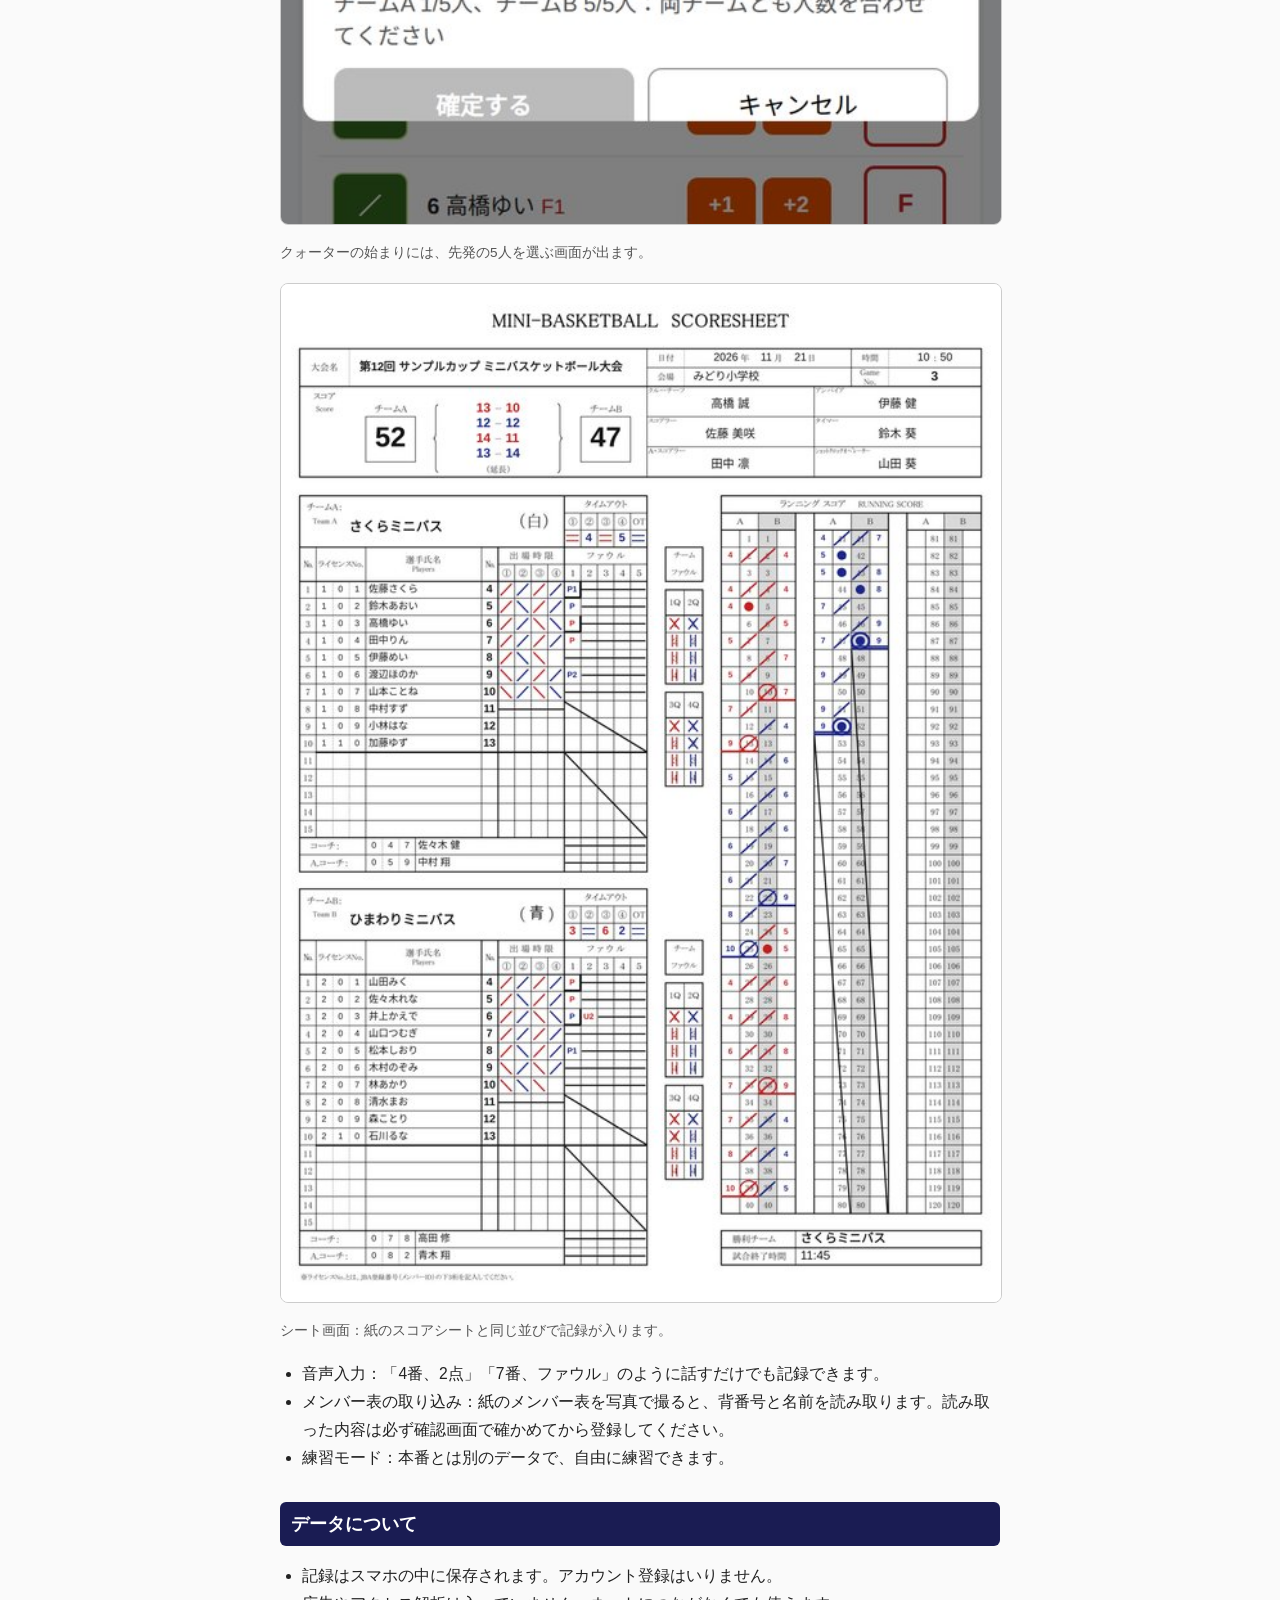
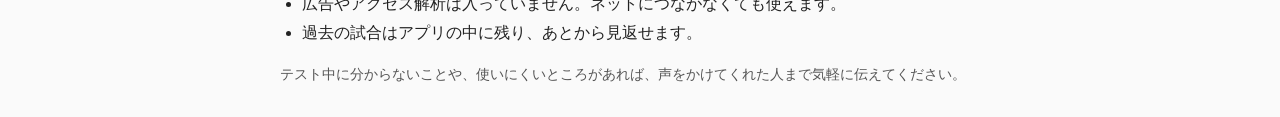
==== commit 2af50fb1: "アプリ名の表記を新しい名前に合わせる" ====
--- a/docs/help.html
+++ b/docs/help.html
@@ -21,7 +21,7 @@
 <body>
 <main>
 <h1>ミニバス スコアシート 使い方</h1>
-<p>ミニバスケットボールのスコアシートを、スマホでそのまま記録できるアプリ「ミニバス スコアシート - U12試合記録」の使い方です。紙のシートに書くのと同じ感覚で、画面をタップして記録していきます。</p>
+<p>ミニバスケットボールのスコアシートを、スマホでそのまま記録できるアプリ「バスケ スコアシート - U12用」の使い方です。紙のシートに書くのと同じ感覚で、画面をタップして記録していきます。</p>
 <div class="box">
 <p>中学生以上向けの「バスケ スコアシート - 一般用」の使い方は、<a href="https://k3286.github.io/basketball-scoresheet/help.html">一般用の使い方ページ</a>を見てください。</p>
 </div>
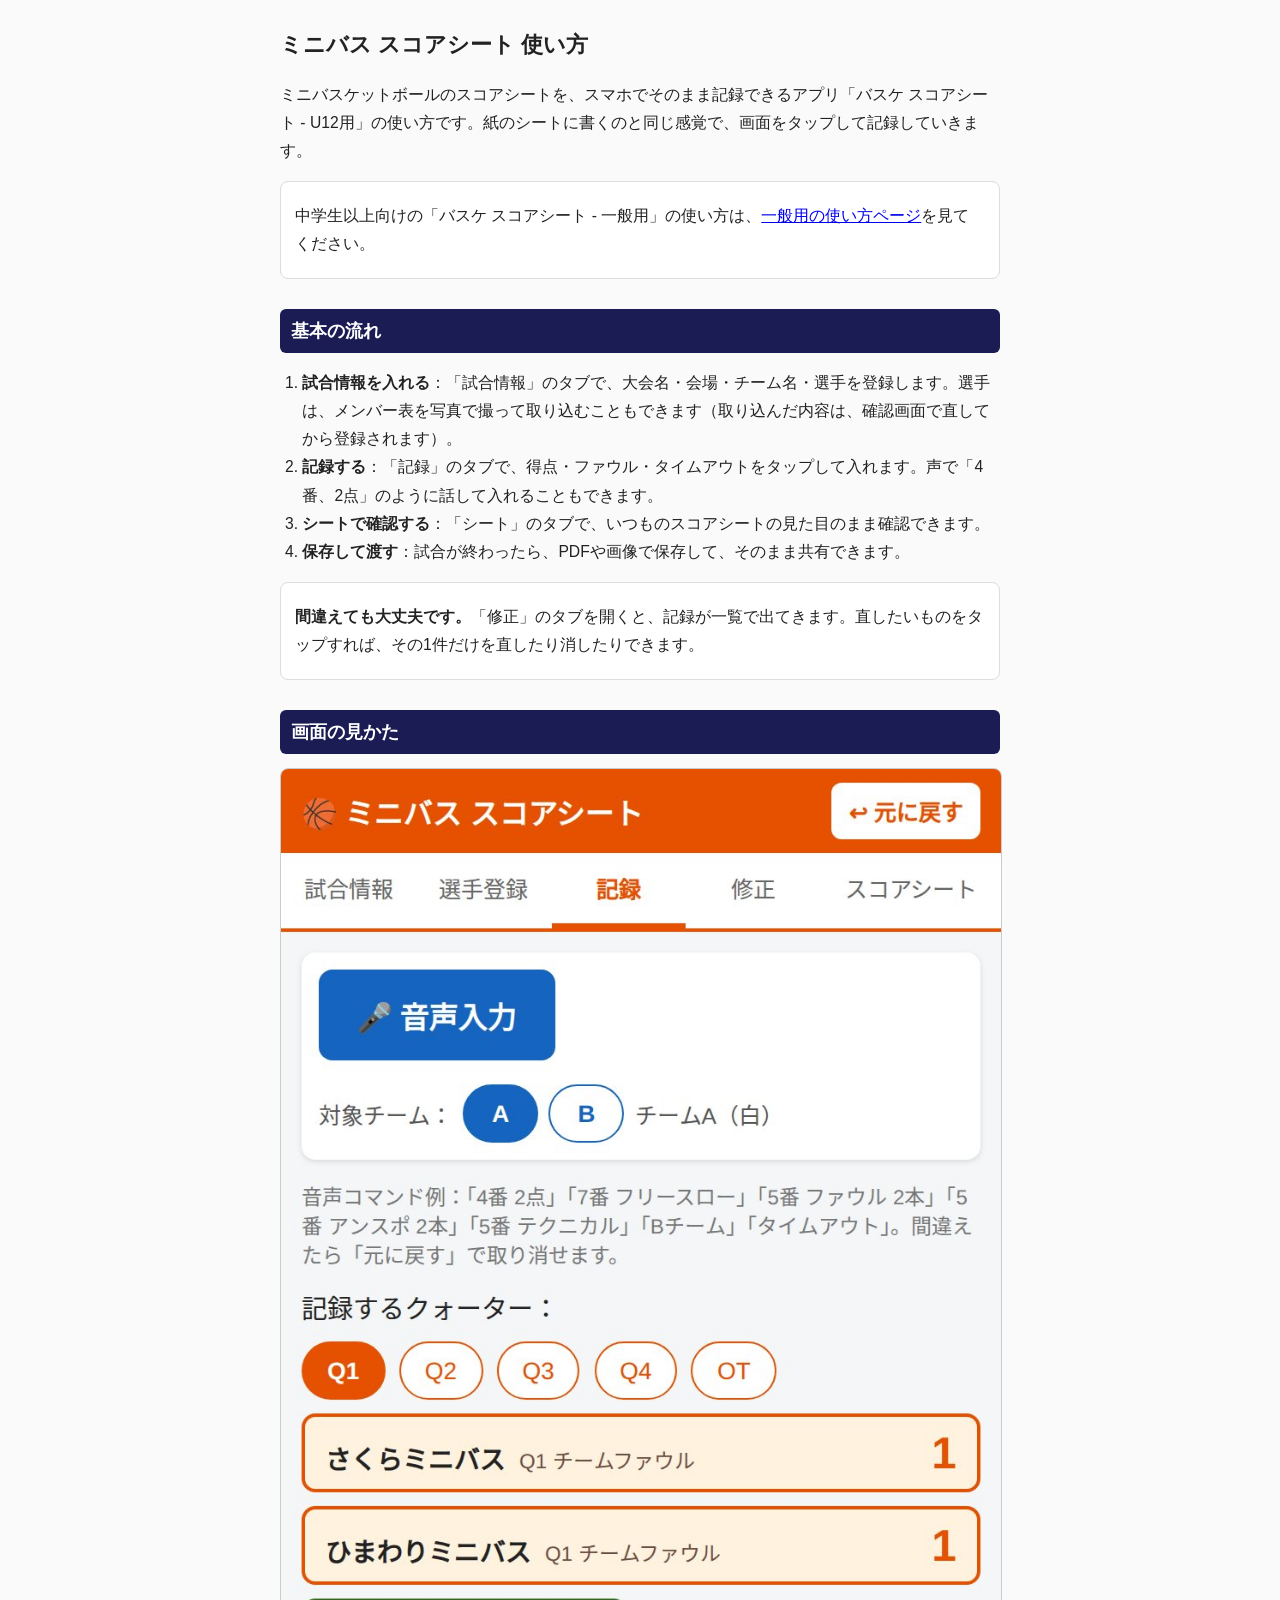
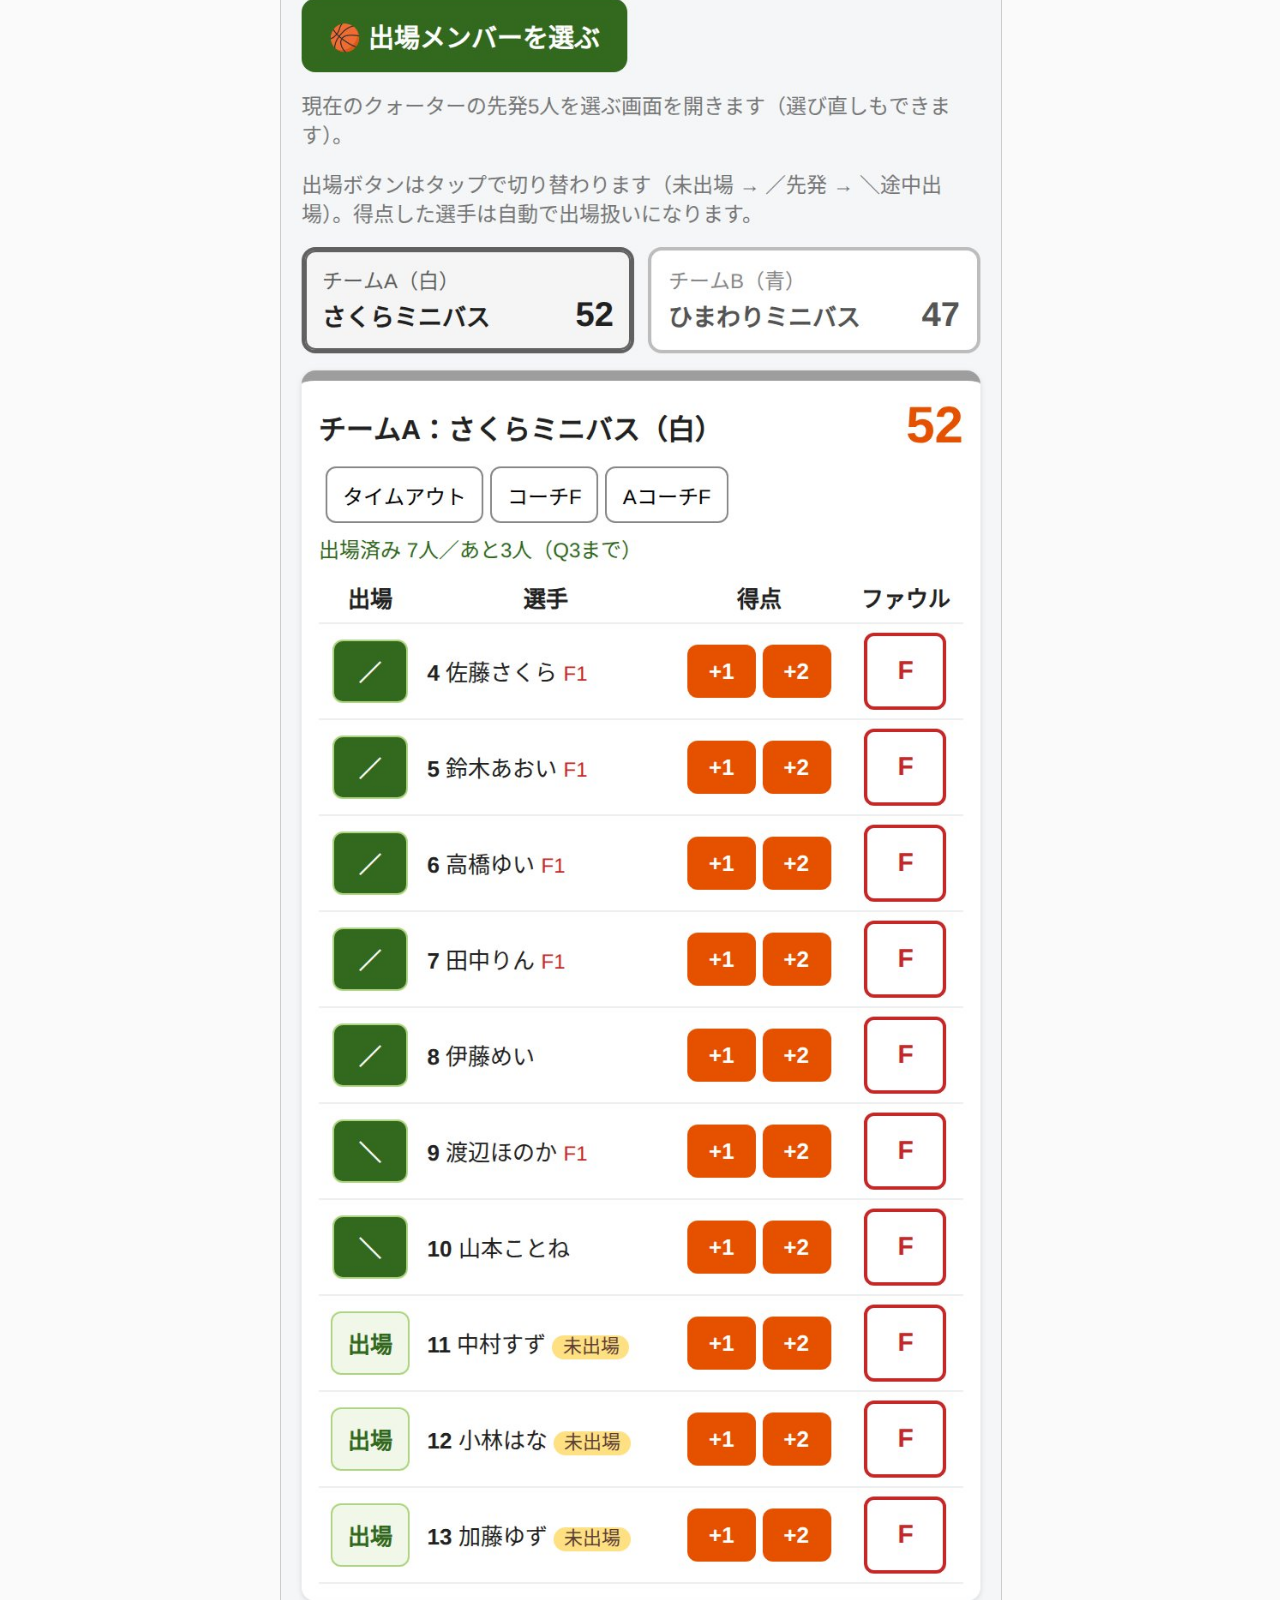
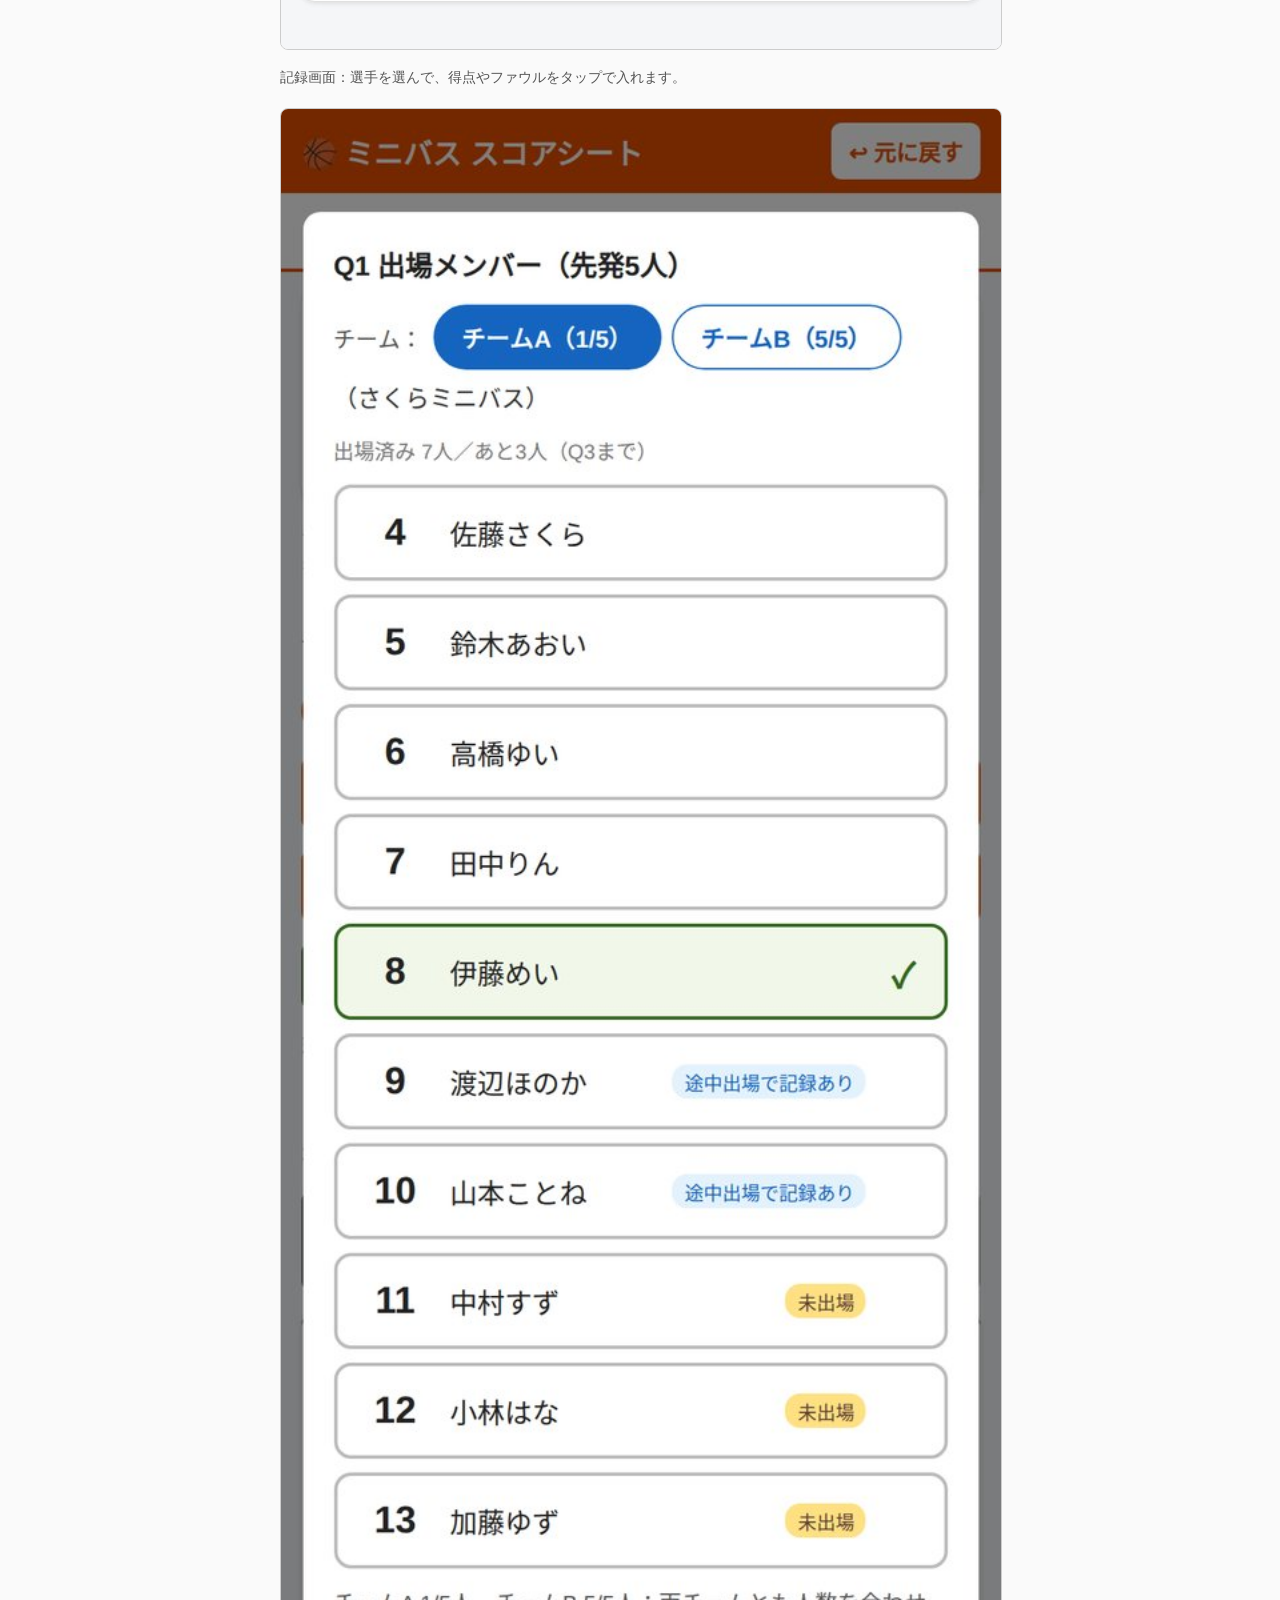
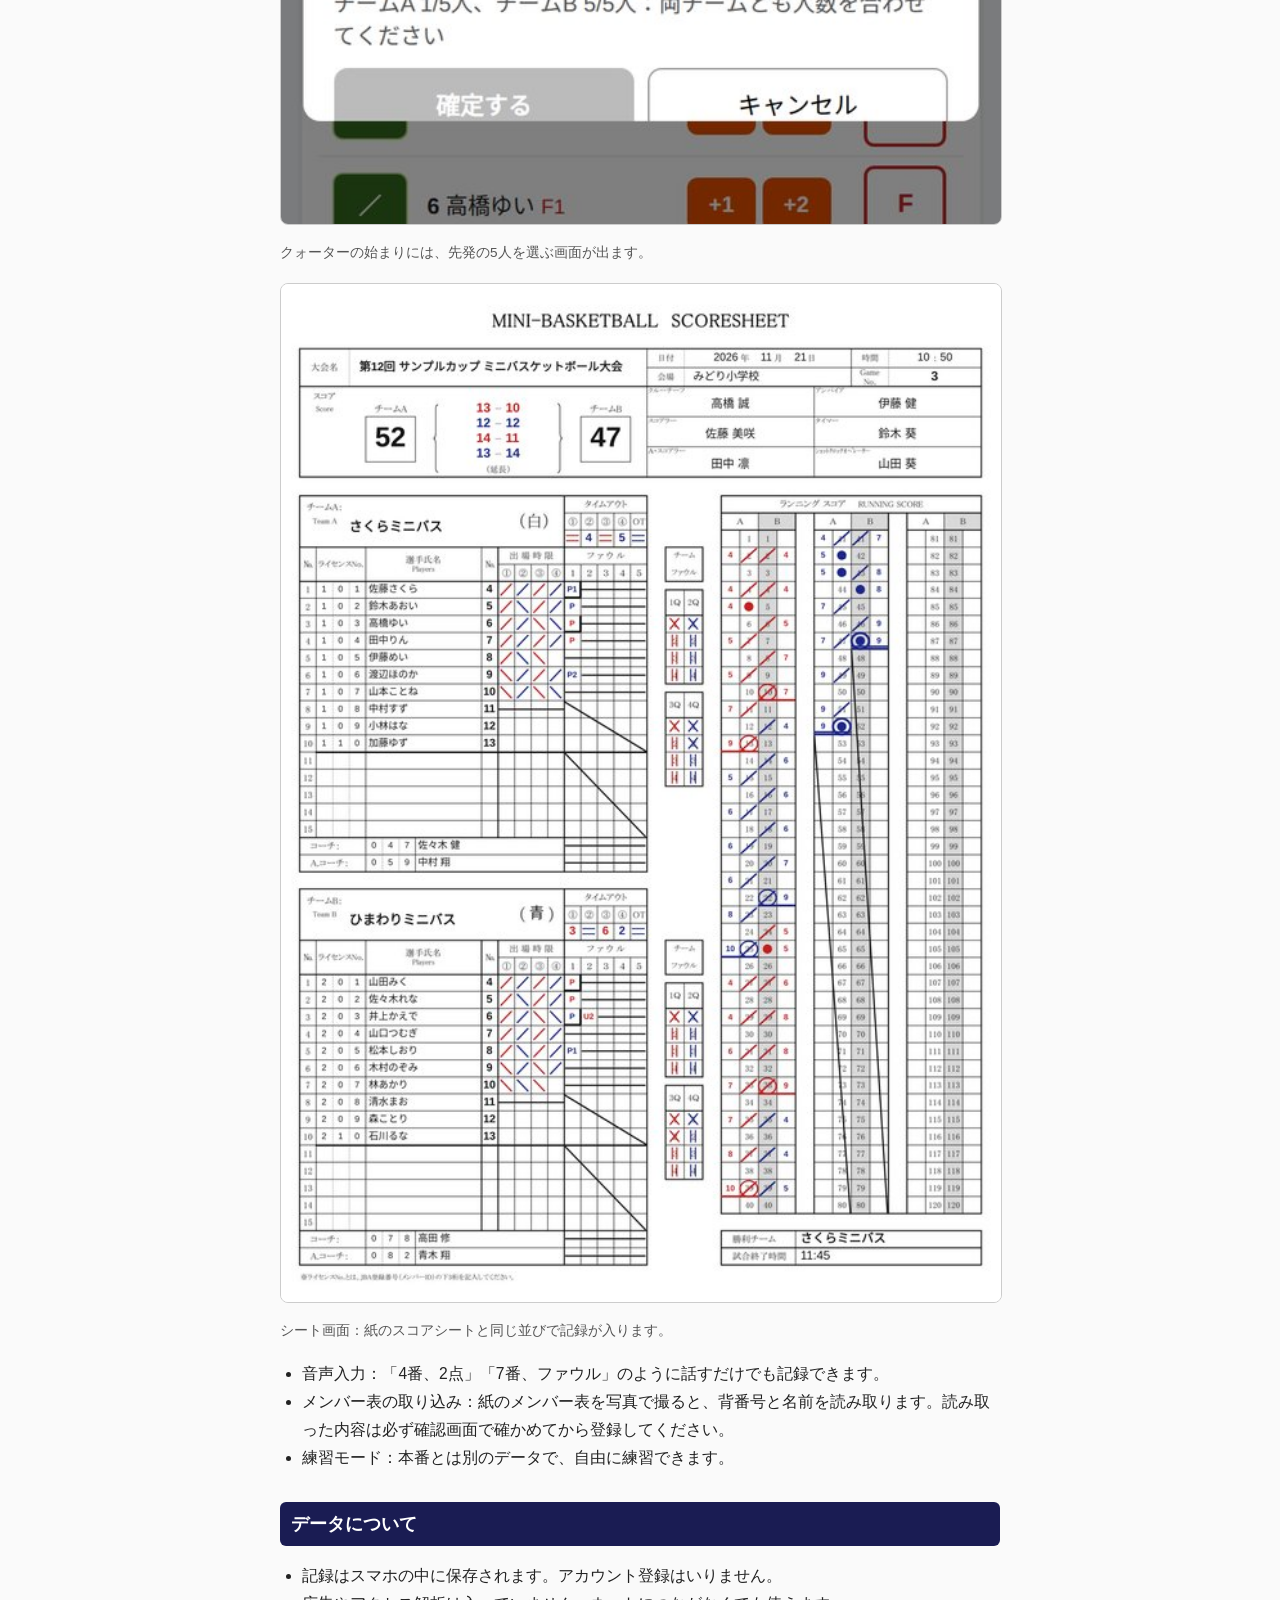
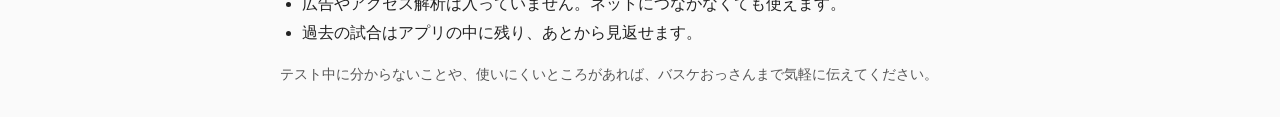
==== commit eb4fb83a: "使い方ページの連絡先の表記を変更" ====
--- a/docs/help.html
+++ b/docs/help.html
@@ -57,7 +57,7 @@
   <li>過去の試合はアプリの中に残り、あとから見返せます。</li>
 </ul>
 
-<p class="small">テスト中に分からないことや、使いにくいところがあれば、声をかけてくれた人まで気軽に伝えてください。</p>
+<p class="small">テスト中に分からないことや、使いにくいところがあれば、バスケおっさんまで気軽に伝えてください。</p>
 </main>
 </body>
 </html>
